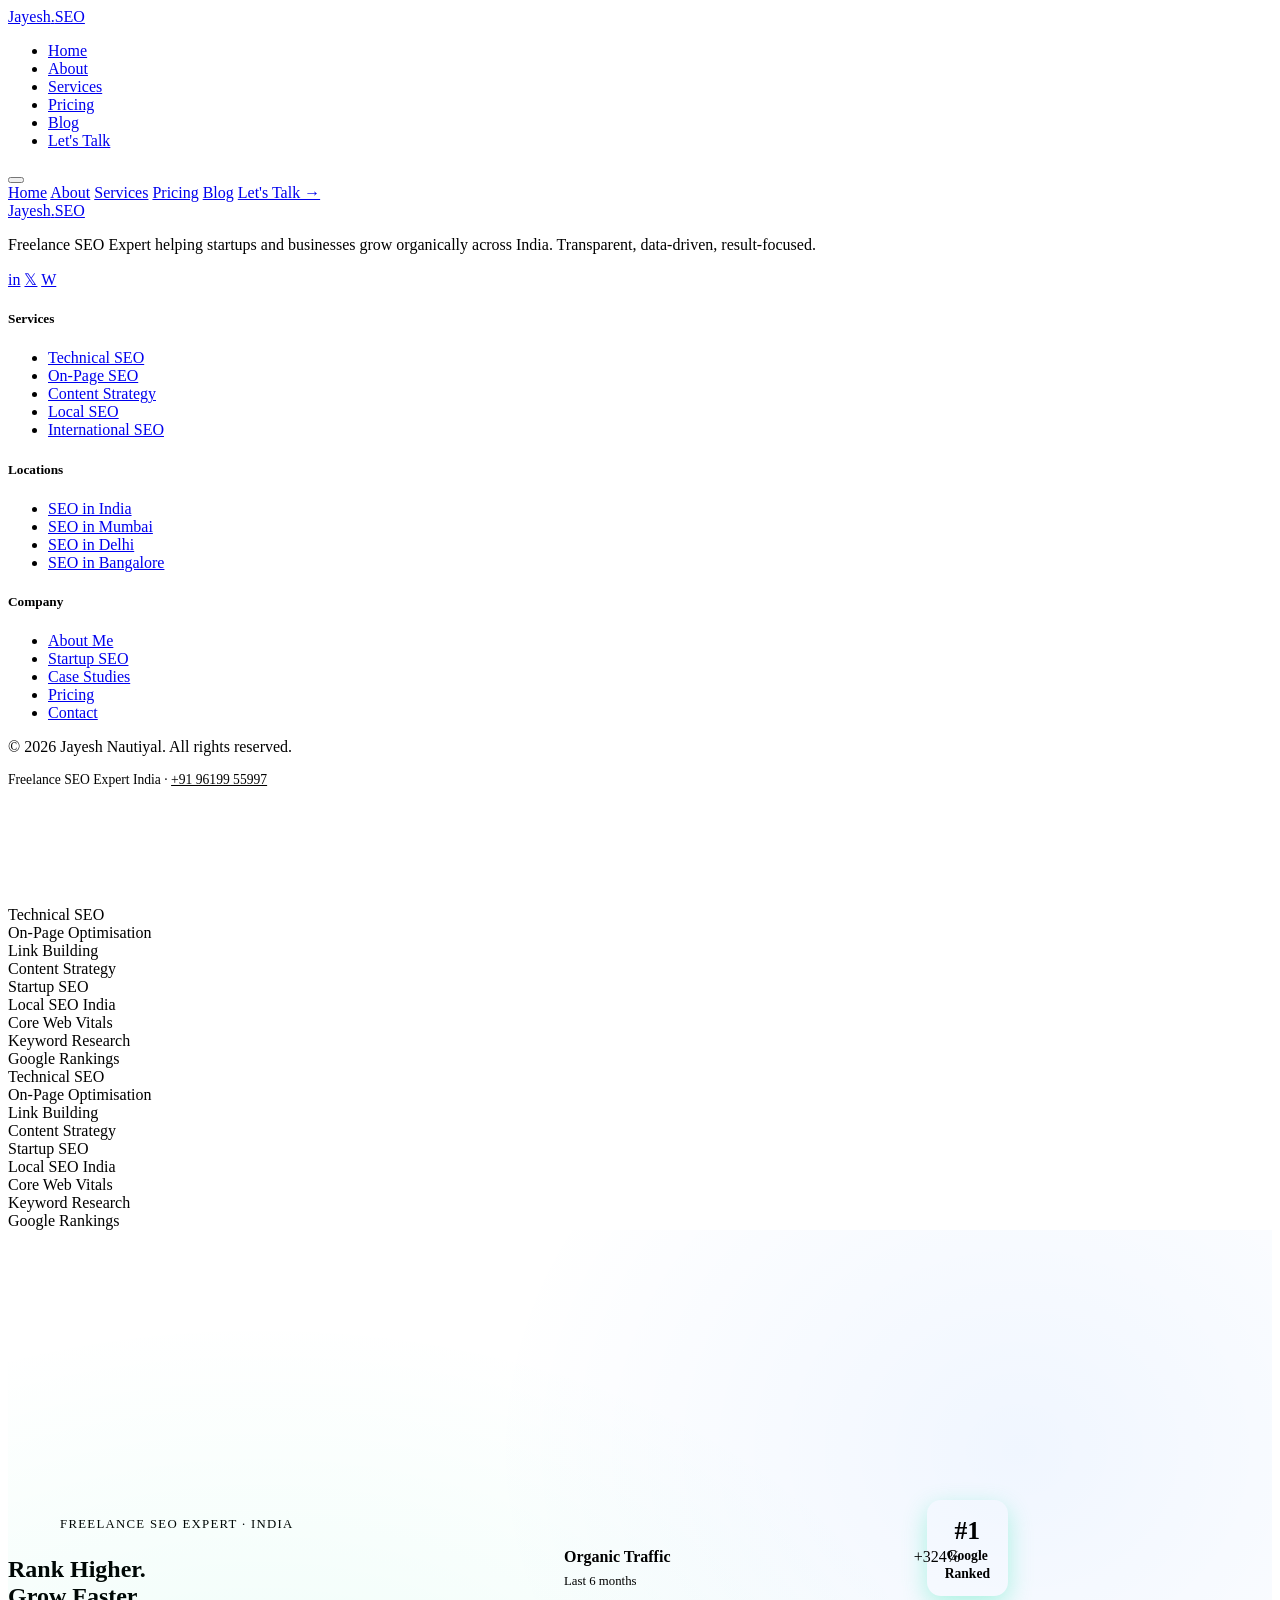
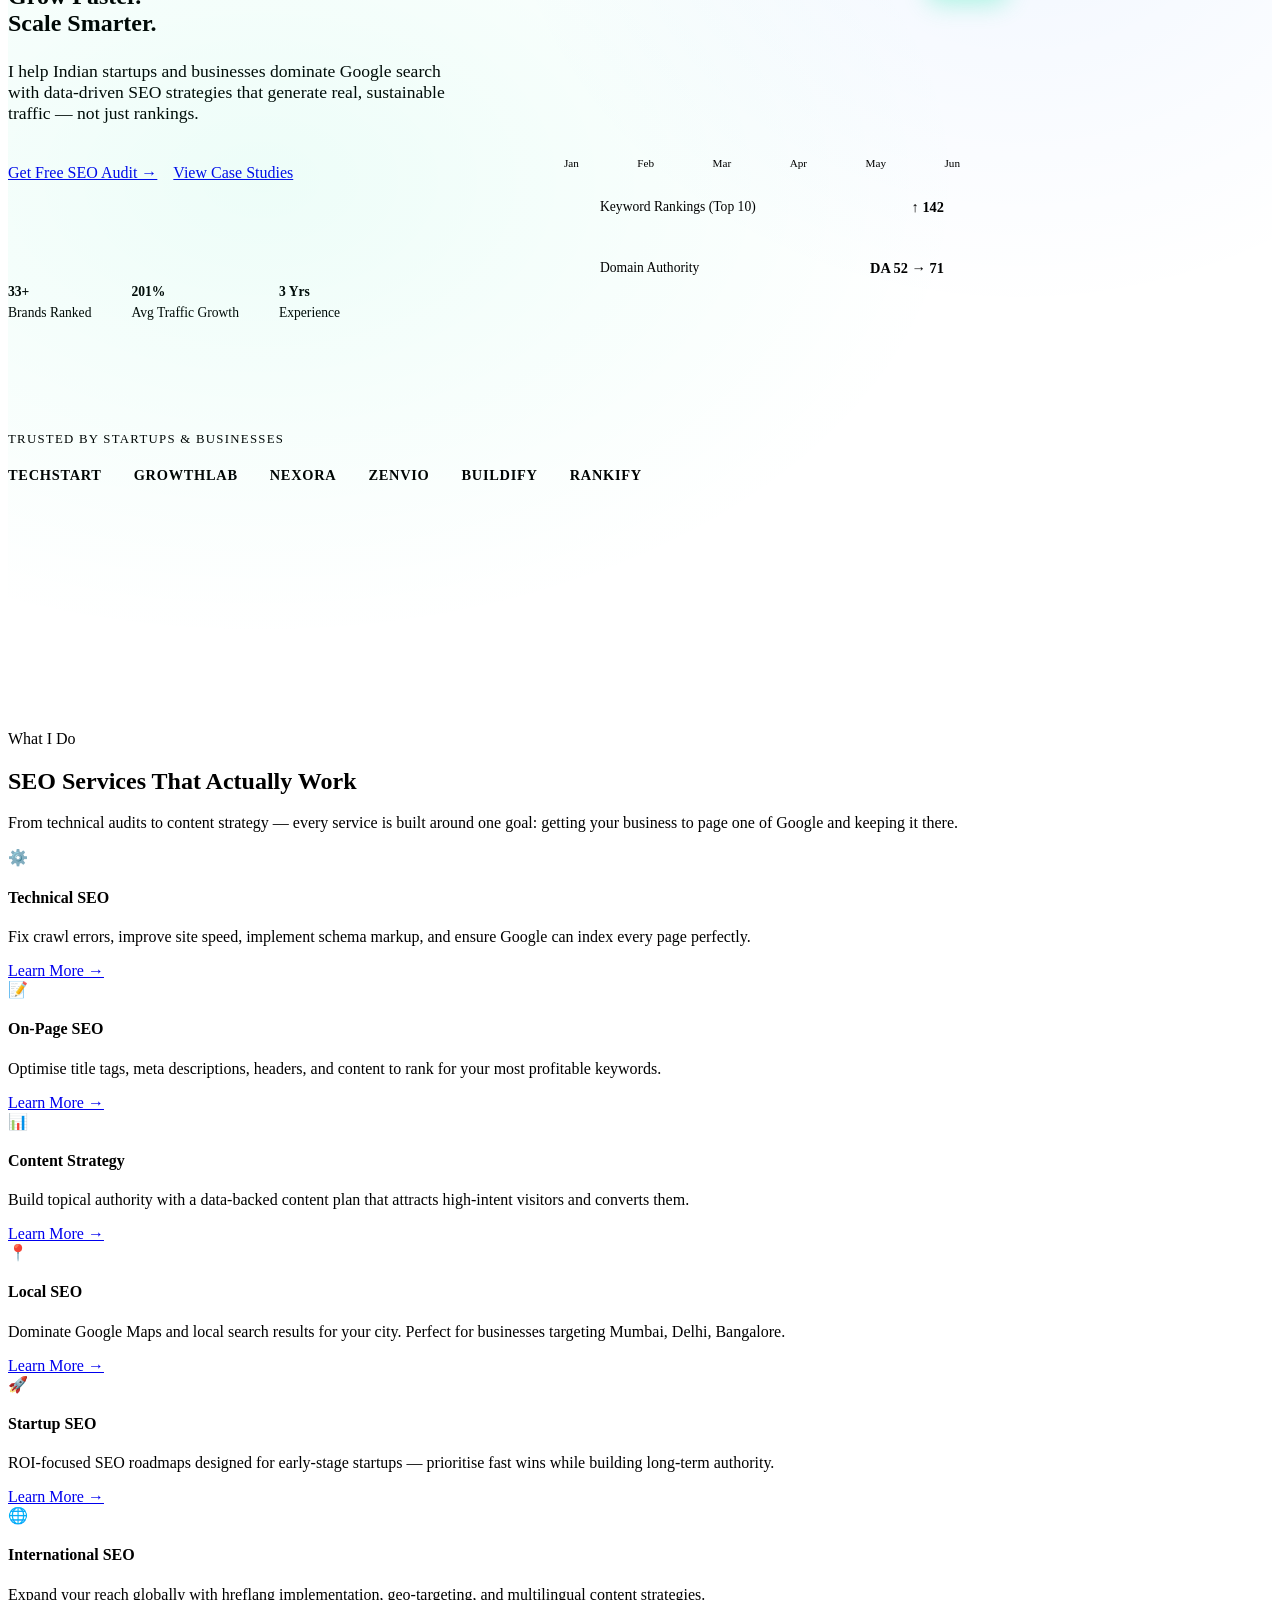
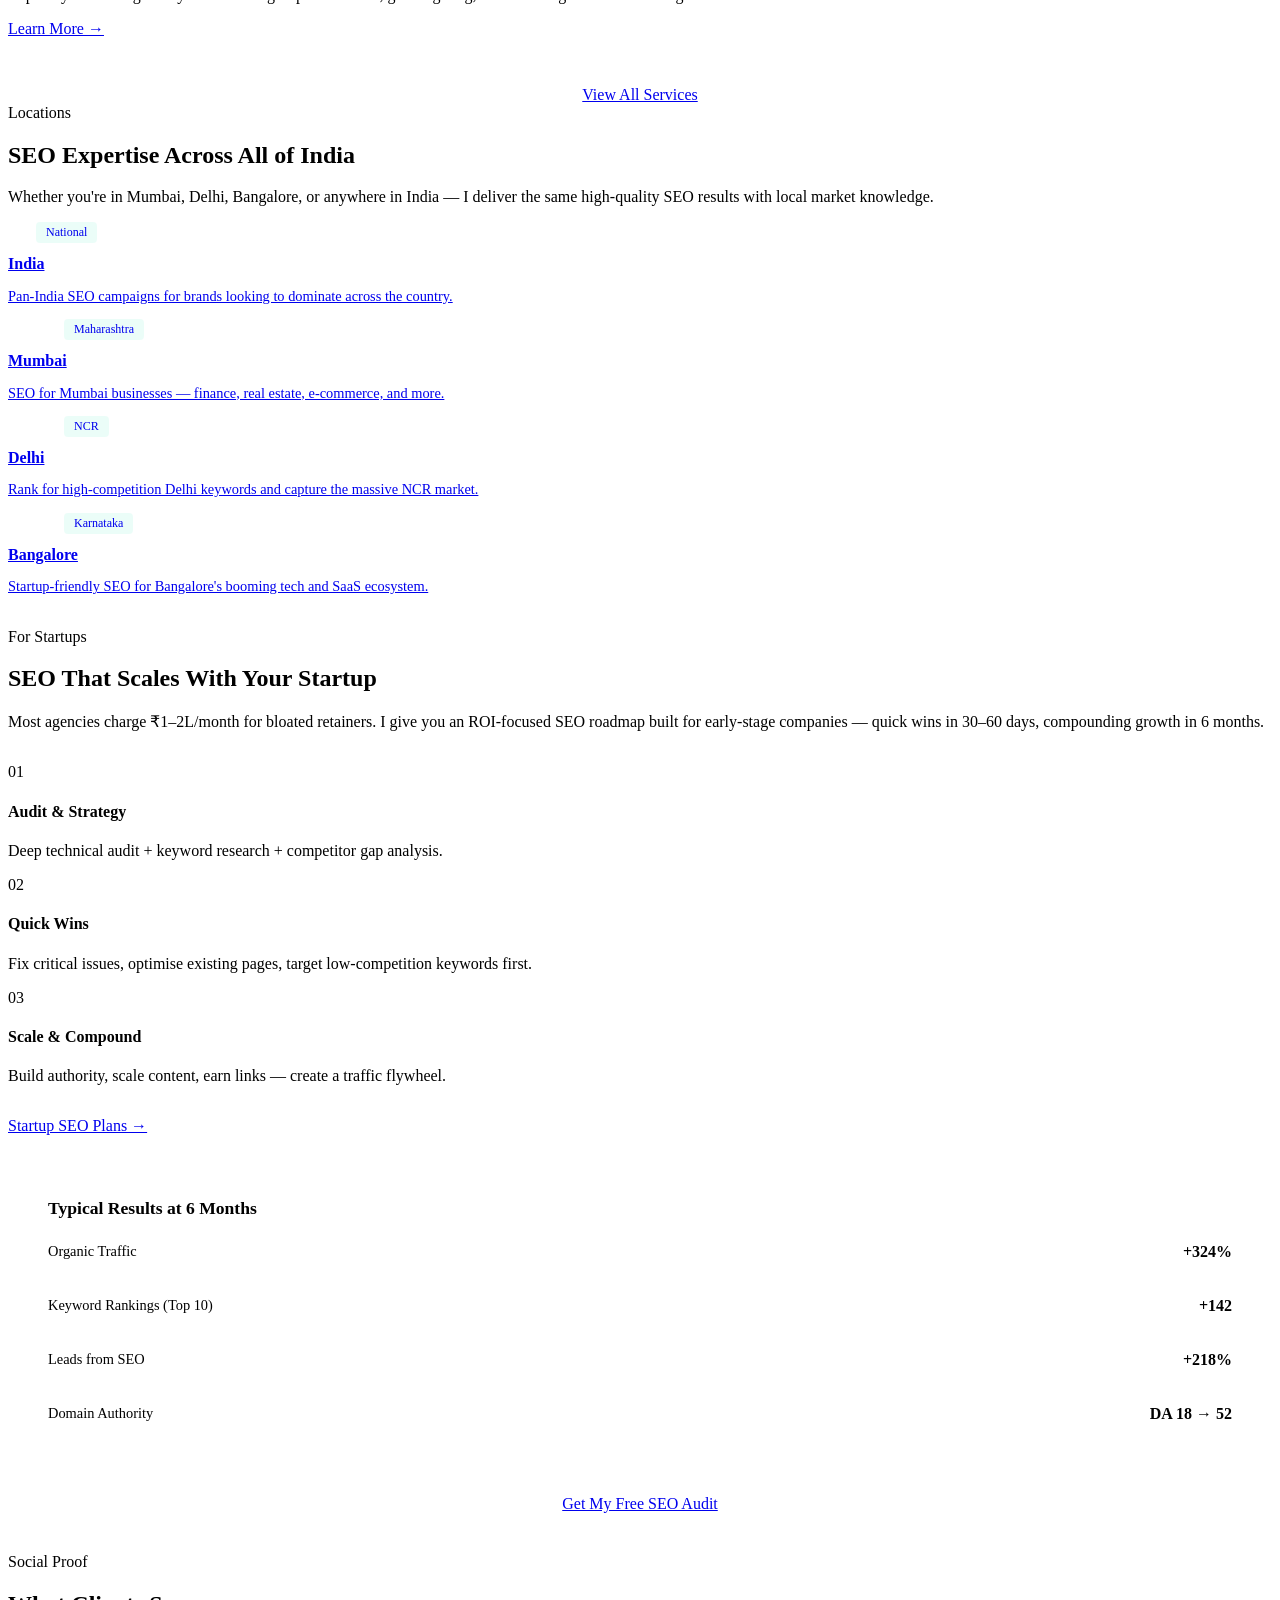
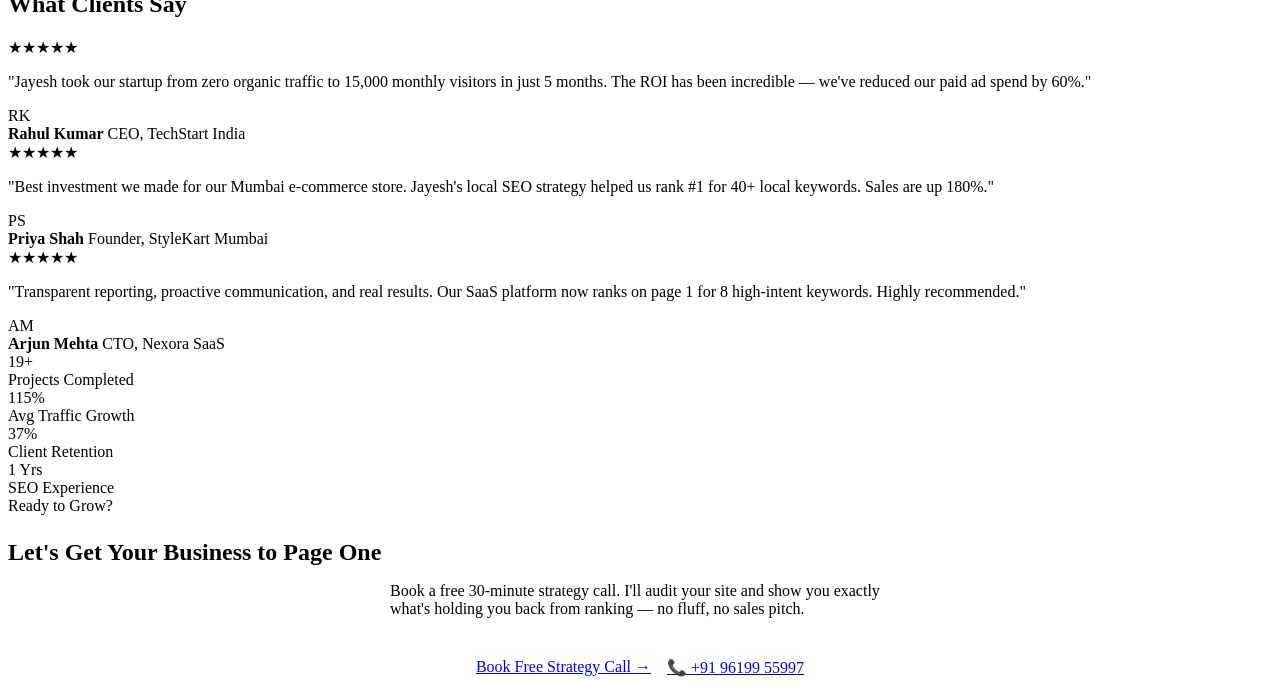
==== index.html @ 2b197820 "Add files via upload" ====
<!DOCTYPE html>
<html lang="en">
<head>
  <meta charset="UTF-8" />
  <meta name="viewport" content="width=device-width, initial-scale=1.0" />
  <title>Freelance SEO Expert in India | Jayesh Nautiyal</title>
  <meta name="description" content="Hire Jayesh Nautiyal – top freelance SEO expert in India. Specialising in startup SEO, technical SEO, and local SEO across Mumbai, Delhi, Bangalore." />
  <meta name="keywords" content="freelance seo expert india, seo freelancer mumbai, hire seo expert india, startup seo india" />
  <meta name="author" content="Jayesh Nautiyal" />
  <link rel="canonical" href="https://yourdomain.com/index.html" />
  <!-- Open Graph -->
  <meta property="og:title" content="Freelance SEO Expert in India | Jayesh Nautiyal" />
  <meta property="og:description" content="Data-driven SEO strategies for startups and businesses across India." />
  <meta property="og:type" content="website" />
  <link rel="preconnect" href="https://fonts.googleapis.com" />
  <link rel="preconnect" href="https://fonts.gstatic.com" crossorigin />
  <link href="https://fonts.googleapis.com/css2?family=Syne:wght@400;600;700;800&family=DM+Sans:ital,wght@0,300;0,400;0,500;0,600;1,400&family=JetBrains+Mono:wght@400;500&display=swap" rel="stylesheet" />
  <link rel="stylesheet" href="assets/css/style.css" />
  <style>
    /* ===== HERO ===== */
    .hero {
      min-height: 100vh;
      display: flex; align-items: center;
      position: relative; overflow: hidden;
      padding: 120px 0 80px;
    }
    .hero::before {
      content: '';
      position: absolute; inset: 0;
      background: radial-gradient(ellipse 80% 60% at 20% 50%, rgba(0,229,160,0.07) 0%, transparent 70%),
                  radial-gradient(ellipse 60% 60% at 80% 20%, rgba(0,102,255,0.06) 0%, transparent 70%);
    }
    .hero-grid {
      display: grid;
      grid-template-columns: 1fr 1fr;
      gap: 64px; align-items: center;
    }
    .hero-eyebrow {
      display: flex; align-items: center; gap: 12px;
      margin-bottom: 24px;
    }
    .hero-eyebrow .line { height: 1px; width: 40px; background: var(--accent); }
    .hero-eyebrow span {
      font-family: var(--font-mono);
      font-size: 0.8rem; color: var(--accent);
      letter-spacing: 0.1em; text-transform: uppercase;
    }
    .hero h1 { margin-bottom: 24px; }
    .hero h1 em { font-style: normal; color: var(--accent); }
    .hero-desc { font-size: 1.1rem; margin-bottom: 40px; max-width: 460px; }
    .hero-ctas { display: flex; gap: 16px; flex-wrap: wrap; margin-bottom: 56px; }
    .hero-stats {
      display: flex; gap: 40px;
      border-top: 1px solid var(--border);
      padding-top: 32px;
    }
    .hero-stat strong {
      display: block;
      font-family: var(--font-display);
      font-size: 1.8rem;
      font-weight: 800;
      color: var(--text);
    }
    .hero-stat span { font-size: 0.85rem; color: var(--text2); }

    /* Hero visual */
    .hero-visual {
      position: relative;
    }
    .hero-card-main {
      background: var(--card);
      border: 1px solid var(--border);
      border-radius: 20px;
      padding: 32px;
      position: relative;
      overflow: hidden;
    }
    .hero-card-main::before {
      content: '';
      position: absolute; top: 0; left: 0; right: 0; height: 3px;
      background: linear-gradient(90deg, var(--accent), var(--accent2));
    }
    .chart-bars {
      display: flex; align-items: flex-end; gap: 8px;
      height: 120px; margin: 24px 0;
    }
    .bar {
      flex: 1; border-radius: 6px 6px 0 0;
      background: var(--bg3);
      position: relative; overflow: hidden;
      animation: growBar 1.5s ease forwards;
    }
    .bar::after {
      content: ''; position: absolute; inset: 0;
      background: linear-gradient(180deg, var(--accent), rgba(0,229,160,0.3));
      transform: scaleY(0); transform-origin: bottom;
      animation: fillBar 1.5s ease forwards;
    }
    .bar:nth-child(1)::after { animation-delay: 0.1s; }
    .bar:nth-child(2)::after { animation-delay: 0.2s; }
    .bar:nth-child(3)::after { animation-delay: 0.3s; }
    .bar:nth-child(4)::after { animation-delay: 0.4s; }
    .bar:nth-child(5)::after { animation-delay: 0.5s; }
    .bar:nth-child(6)::after { animation-delay: 0.6s; }
    @keyframes fillBar { to { transform: scaleY(1); } }
    .b1{height:40%} .b2{height:55%} .b3{height:45%} .b4{height:70%} .b5{height:85%} .b6{height:100%}
    .chart-label {
      display: flex; justify-content: space-between;
      font-family: var(--font-mono); font-size: 0.7rem; color: var(--text3);
    }
    .hero-metric {
      display: flex; align-items: center; gap: 12px;
      background: var(--bg3);
      border-radius: 10px; padding: 14px 16px;
      margin-top: 16px;
    }
    .metric-dot { width: 8px; height: 8px; border-radius: 50%; background: var(--accent); }
    .metric-label { font-size: 0.85rem; color: var(--text2); flex: 1; }
    .metric-val { font-family: var(--font-mono); font-size: 0.9rem; color: var(--accent); font-weight: 600; }

    .hero-badge-float {
      position: absolute;
      top: -16px; right: -16px;
      background: var(--accent);
      color: #000;
      border-radius: 14px;
      padding: 14px 18px;
      font-family: var(--font-display);
      font-weight: 800;
      font-size: 0.85rem;
      line-height: 1.3;
      text-align: center;
      box-shadow: 0 8px 24px rgba(0,229,160,0.3);
    }
    .hero-badge-float strong { display: block; font-size: 1.6rem; }

    /* Clients logos */
    .clients-row {
      display: flex; align-items: center; gap: 32px;
      flex-wrap: wrap; margin-top: 16px;
    }
    .client-logo {
      font-family: var(--font-display);
      font-size: 0.9rem;
      font-weight: 700;
      color: var(--text3);
      letter-spacing: 0.05em;
      text-transform: uppercase;
      transition: color var(--transition);
    }
    .client-logo:hover { color: var(--text2); }

    /* Services grid */
    .service-icon { font-size: 2rem; margin-bottom: 16px; }

    /* Location cards */
    .location-card {
      background: var(--card);
      border: 1px solid var(--border);
      border-radius: var(--radius-lg);
      padding: 28px;
      transition: all var(--transition);
      position: relative; overflow: hidden;
    }
    .location-card::after {
      content: '→';
      position: absolute; bottom: 24px; right: 24px;
      color: var(--accent);
      font-size: 1.2rem;
      opacity: 0;
      transition: all var(--transition);
    }
    .location-card:hover::after { opacity: 1; }
    .location-card:hover { border-color: rgba(0,229,160,0.2); transform: translateY(-4px); }
    .location-card h4 { margin: 12px 0 8px; }
    .location-tag {
      font-family: var(--font-mono);
      font-size: 0.75rem;
      color: var(--accent);
      background: rgba(0,229,160,0.08);
      padding: 3px 10px;
      border-radius: 4px;
      display: inline-block;
    }

    @media (max-width: 768px) {
      .hero-grid { grid-template-columns: 1fr; gap: 48px; }
      .hero-visual { display: none; }
      .hero-stats { gap: 24px; }
    }
  </style>
</head>
<body>
<script src="assets/js/layout.js"></script>

<!-- MARQUEE -->
<div class="marquee-section" style="margin-top:72px;">
  <div class="marquee-track">
    <div class="marquee-item">Technical SEO</div>
    <div class="marquee-item">On-Page Optimisation</div>
    <div class="marquee-item">Link Building</div>
    <div class="marquee-item">Content Strategy</div>
    <div class="marquee-item">Startup SEO</div>
    <div class="marquee-item">Local SEO India</div>
    <div class="marquee-item">Core Web Vitals</div>
    <div class="marquee-item">Keyword Research</div>
    <div class="marquee-item">Google Rankings</div>
    <div class="marquee-item">Technical SEO</div>
    <div class="marquee-item">On-Page Optimisation</div>
    <div class="marquee-item">Link Building</div>
    <div class="marquee-item">Content Strategy</div>
    <div class="marquee-item">Startup SEO</div>
    <div class="marquee-item">Local SEO India</div>
    <div class="marquee-item">Core Web Vitals</div>
    <div class="marquee-item">Keyword Research</div>
    <div class="marquee-item">Google Rankings</div>
  </div>
</div>

<!-- HERO -->
<section class="hero">
  <div class="container">
    <div class="hero-grid">
      <div class="hero-content">
        <div class="hero-eyebrow">
          <div class="line"></div>
          <span>Freelance SEO Expert · India</span>
        </div>
        <h1>Rank Higher.<br>Grow <em>Faster.</em><br>Scale Smarter.</h1>
        <p class="hero-desc">I help Indian startups and businesses dominate Google search with data-driven SEO strategies that generate real, sustainable traffic — not just rankings.</p>
        <div class="hero-ctas">
          <a href="contact.html" class="btn btn-primary">Get Free SEO Audit →</a>
          <a href="startups/case-studies.html" class="btn btn-outline">View Case Studies</a>
        </div>
        <div class="hero-stats">
          <div class="hero-stat">
            <strong><span data-count="50" data-suffix="+">0+</span></strong>
            <span>Brands Ranked</span>
          </div>
          <div class="hero-stat">
            <strong><span data-count="300" data-suffix="%">0%</span></strong>
            <span>Avg Traffic Growth</span>
          </div>
          <div class="hero-stat">
            <strong><span data-count="5" data-suffix=" Yrs">0</span></strong>
            <span>Experience</span>
          </div>
        </div>
      </div>
      <div class="hero-visual fade-up">
        <div class="hero-badge-float">
          <strong>#1</strong>Google<br>Ranked
        </div>
        <div class="hero-card-main">
          <div style="display:flex;align-items:center;justify-content:space-between;margin-bottom:8px;">
            <span style="font-family:var(--font-display);font-weight:700;">Organic Traffic</span>
            <span class="tag">+324%</span>
          </div>
          <div style="font-size:0.8rem;color:var(--text3);font-family:var(--font-mono);">Last 6 months</div>
          <div class="chart-bars">
            <div class="bar b1"></div>
            <div class="bar b2"></div>
            <div class="bar b3"></div>
            <div class="bar b4"></div>
            <div class="bar b5"></div>
            <div class="bar b6"></div>
          </div>
          <div class="chart-label">
            <span>Jan</span><span>Feb</span><span>Mar</span><span>Apr</span><span>May</span><span>Jun</span>
          </div>
          <div class="hero-metric">
            <div class="metric-dot"></div>
            <span class="metric-label">Keyword Rankings (Top 10)</span>
            <span class="metric-val">↑ 142</span>
          </div>
          <div class="hero-metric">
            <div class="metric-dot" style="background:var(--accent2)"></div>
            <span class="metric-label">Domain Authority</span>
            <span class="metric-val" style="color:var(--accent2)">DA 52 → 71</span>
          </div>
        </div>
      </div>
    </div>

    <!-- Clients -->
    <div style="margin-top:64px;padding-top:32px;border-top:1px solid var(--border);">
      <p style="font-size:0.8rem;color:var(--text3);letter-spacing:0.1em;text-transform:uppercase;margin-bottom:20px;font-family:var(--font-mono);">Trusted by startups & businesses</p>
      <div class="clients-row">
        <div class="client-logo">TechStart</div>
        <div class="client-logo">GrowthLab</div>
        <div class="client-logo">Nexora</div>
        <div class="client-logo">Zenvio</div>
        <div class="client-logo">Buildify</div>
        <div class="client-logo">Rankify</div>
      </div>
    </div>
  </div>
</section>

<!-- SERVICES OVERVIEW -->
<section class="section" style="background:var(--bg2);">
  <div class="container">
    <div class="section-header fade-up">
      <div class="badge">What I Do</div>
      <h2>SEO Services That <span class="highlight">Actually Work</span></h2>
      <p>From technical audits to content strategy — every service is built around one goal: getting your business to page one of Google and keeping it there.</p>
    </div>
    <div class="grid-3">
      <div class="card fade-up">
        <div class="icon-box">⚙️</div>
        <h4>Technical SEO</h4>
        <p>Fix crawl errors, improve site speed, implement schema markup, and ensure Google can index every page perfectly.</p>
        <a href="services.html#technical" class="btn btn-ghost">Learn More →</a>
      </div>
      <div class="card fade-up">
        <div class="icon-box">📝</div>
        <h4>On-Page SEO</h4>
        <p>Optimise title tags, meta descriptions, headers, and content to rank for your most profitable keywords.</p>
        <a href="services.html#onpage" class="btn btn-ghost">Learn More →</a>
      </div>
      <div class="card fade-up">
        <div class="icon-box">📊</div>
        <h4>Content Strategy</h4>
        <p>Build topical authority with a data-backed content plan that attracts high-intent visitors and converts them.</p>
        <a href="services.html#content" class="btn btn-ghost">Learn More →</a>
      </div>
      <div class="card fade-up">
        <div class="icon-box">📍</div>
        <h4>Local SEO</h4>
        <p>Dominate Google Maps and local search results for your city. Perfect for businesses targeting Mumbai, Delhi, Bangalore.</p>
        <a href="services.html#local" class="btn btn-ghost">Learn More →</a>
      </div>
      <div class="card fade-up">
        <div class="icon-box">🚀</div>
        <h4>Startup SEO</h4>
        <p>ROI-focused SEO roadmaps designed for early-stage startups — prioritise fast wins while building long-term authority.</p>
        <a href="startups/startup-seo.html" class="btn btn-ghost">Learn More →</a>
      </div>
      <div class="card fade-up">
        <div class="icon-box">🌐</div>
        <h4>International SEO</h4>
        <p>Expand your reach globally with hreflang implementation, geo-targeting, and multilingual content strategies.</p>
        <a href="services.html#international" class="btn btn-ghost">Learn More →</a>
      </div>
    </div>
    <div style="text-align:center;margin-top:48px;">
      <a href="services.html" class="btn btn-outline">View All Services</a>
    </div>
  </div>
</section>

<!-- LOCATIONS -->
<section class="section">
  <div class="container">
    <div class="section-header fade-up">
      <div class="badge">Locations</div>
      <h2>SEO Expertise Across <span class="highlight">All of India</span></h2>
      <p>Whether you're in Mumbai, Delhi, Bangalore, or anywhere in India — I deliver the same high-quality SEO results with local market knowledge.</p>
    </div>
    <div class="grid-4">
      <a href="locations/india.html" class="location-card fade-up">
        <div class="location-tag">National</div>
        <h4>India</h4>
        <p style="font-size:0.9rem;">Pan-India SEO campaigns for brands looking to dominate across the country.</p>
      </a>
      <a href="locations/mumbai.html" class="location-card fade-up">
        <div class="location-tag">Maharashtra</div>
        <h4>Mumbai</h4>
        <p style="font-size:0.9rem;">SEO for Mumbai businesses — finance, real estate, e-commerce, and more.</p>
      </a>
      <a href="locations/delhi.html" class="location-card fade-up">
        <div class="location-tag">NCR</div>
        <h4>Delhi</h4>
        <p style="font-size:0.9rem;">Rank for high-competition Delhi keywords and capture the massive NCR market.</p>
      </a>
      <a href="locations/bangalore.html" class="location-card fade-up">
        <div class="location-tag">Karnataka</div>
        <h4>Bangalore</h4>
        <p style="font-size:0.9rem;">Startup-friendly SEO for Bangalore's booming tech and SaaS ecosystem.</p>
      </a>
    </div>
  </div>
</section>

<!-- STARTUP PITCH -->
<section class="section" style="background:var(--bg2);">
  <div class="container">
    <div class="grid-2" style="align-items:center;gap:80px;">
      <div class="fade-up">
        <div class="badge">For Startups</div>
        <h2>SEO That Scales With Your <span class="highlight">Startup</span></h2>
        <p style="margin:20px 0;">Most agencies charge ₹1–2L/month for bloated retainers. I give you an ROI-focused SEO roadmap built for early-stage companies — quick wins in 30–60 days, compounding growth in 6 months.</p>
        <div class="steps" style="margin:32px 0;">
          <div class="step">
            <div class="step-num">01</div>
            <div class="step-content">
              <h4>Audit & Strategy</h4>
              <p>Deep technical audit + keyword research + competitor gap analysis.</p>
            </div>
          </div>
          <div class="step">
            <div class="step-num">02</div>
            <div class="step-content">
              <h4>Quick Wins</h4>
              <p>Fix critical issues, optimise existing pages, target low-competition keywords first.</p>
            </div>
          </div>
          <div class="step">
            <div class="step-num">03</div>
            <div class="step-content">
              <h4>Scale & Compound</h4>
              <p>Build authority, scale content, earn links — create a traffic flywheel.</p>
            </div>
          </div>
        </div>
        <a href="startups/startup-seo.html" class="btn btn-primary">Startup SEO Plans →</a>
      </div>
      <div class="fade-up">
        <div class="card" style="padding:40px;">
          <h4 style="margin-bottom:24px;font-size:1.1rem;color:var(--text2);">Typical Results at 6 Months</h4>
          <div style="display:flex;flex-direction:column;gap:20px;">
            <div>
              <div style="display:flex;justify-content:space-between;margin-bottom:8px;">
                <span style="font-size:0.9rem;">Organic Traffic</span>
                <span style="color:var(--accent);font-weight:700;">+324%</span>
              </div>
              <div style="height:8px;background:var(--bg3);border-radius:4px;overflow:hidden;">
                <div style="height:100%;width:82%;background:linear-gradient(90deg,var(--accent),var(--accent2));border-radius:4px;animation:fillW 1.5s ease forwards;"></div>
              </div>
            </div>
            <div>
              <div style="display:flex;justify-content:space-between;margin-bottom:8px;">
                <span style="font-size:0.9rem;">Keyword Rankings (Top 10)</span>
                <span style="color:var(--accent2);font-weight:700;">+142</span>
              </div>
              <div style="height:8px;background:var(--bg3);border-radius:4px;overflow:hidden;">
                <div style="height:100%;width:65%;background:linear-gradient(90deg,var(--accent2),#6644ff);border-radius:4px;animation:fillW 1.5s 0.2s ease forwards;"></div>
              </div>
            </div>
            <div>
              <div style="display:flex;justify-content:space-between;margin-bottom:8px;">
                <span style="font-size:0.9rem;">Leads from SEO</span>
                <span style="color:var(--accent3);font-weight:700;">+218%</span>
              </div>
              <div style="height:8px;background:var(--bg3);border-radius:4px;overflow:hidden;">
                <div style="height:100%;width:74%;background:linear-gradient(90deg,var(--accent3),#ff4444);border-radius:4px;animation:fillW 1.5s 0.4s ease forwards;"></div>
              </div>
            </div>
            <div>
              <div style="display:flex;justify-content:space-between;margin-bottom:8px;">
                <span style="font-size:0.9rem;">Domain Authority</span>
                <span style="color:var(--text);font-weight:700;">DA 18 → 52</span>
              </div>
              <div style="height:8px;background:var(--bg3);border-radius:4px;overflow:hidden;">
                <div style="height:100%;width:52%;background:var(--text3);border-radius:4px;animation:fillW 1.5s 0.6s ease forwards;"></div>
              </div>
            </div>
          </div>
          <style>@keyframes fillW{from{width:0}}</style>
          <div style="margin-top:32px;padding-top:24px;border-top:1px solid var(--border);text-align:center;">
            <a href="contact.html" class="btn btn-primary" style="width:100%;justify-content:center;">Get My Free SEO Audit</a>
          </div>
        </div>
      </div>
    </div>
  </div>
</section>

<!-- TESTIMONIALS -->
<section class="section">
  <div class="container">
    <div class="section-header fade-up">
      <div class="badge">Social Proof</div>
      <h2>What Clients <span class="highlight">Say</span></h2>
    </div>
    <div class="grid-3">
      <div class="testimonial-card fade-up">
        <div class="stars">★★★★★</div>
        <p class="testimonial-text">"Jayesh took our startup from zero organic traffic to 15,000 monthly visitors in just 5 months. The ROI has been incredible — we've reduced our paid ad spend by 60%."</p>
        <div class="testimonial-author">
          <div class="author-avatar">RK</div>
          <div class="author-info">
            <strong>Rahul Kumar</strong>
            <span>CEO, TechStart India</span>
          </div>
        </div>
      </div>
      <div class="testimonial-card fade-up">
        <div class="stars">★★★★★</div>
        <p class="testimonial-text">"Best investment we made for our Mumbai e-commerce store. Jayesh's local SEO strategy helped us rank #1 for 40+ local keywords. Sales are up 180%."</p>
        <div class="testimonial-author">
          <div class="author-avatar">PS</div>
          <div class="author-info">
            <strong>Priya Shah</strong>
            <span>Founder, StyleKart Mumbai</span>
          </div>
        </div>
      </div>
      <div class="testimonial-card fade-up">
        <div class="stars">★★★★★</div>
        <p class="testimonial-text">"Transparent reporting, proactive communication, and real results. Our SaaS platform now ranks on page 1 for 8 high-intent keywords. Highly recommended."</p>
        <div class="testimonial-author">
          <div class="author-avatar">AM</div>
          <div class="author-info">
            <strong>Arjun Mehta</strong>
            <span>CTO, Nexora SaaS</span>
          </div>
        </div>
      </div>
    </div>
  </div>
</section>

<!-- STATS -->
<section class="section-sm" style="background:var(--bg2);">
  <div class="container">
    <div class="grid-4">
      <div class="stat-box fade-up">
        <div class="stat-number" data-count="50" data-suffix="+">0+</div>
        <div class="stat-label">Projects Completed</div>
      </div>
      <div class="stat-box fade-up">
        <div class="stat-number" data-count="300" data-suffix="%">0%</div>
        <div class="stat-label">Avg Traffic Growth</div>
      </div>
      <div class="stat-box fade-up">
        <div class="stat-number" data-count="98" data-suffix="%">0%</div>
        <div class="stat-label">Client Retention</div>
      </div>
      <div class="stat-box fade-up">
        <div class="stat-number" data-count="5" data-suffix=" Yrs">0</div>
        <div class="stat-label">SEO Experience</div>
      </div>
    </div>
  </div>
</section>

<!-- CTA -->
<section class="section">
  <div class="container">
    <div class="cta-section fade-up">
      <div class="badge" style="margin:0 auto 24px;">Ready to Grow?</div>
      <h2 style="margin-bottom:16px;">Let's Get Your Business to <span class="highlight">Page One</span></h2>
      <p style="max-width:500px;margin:0 auto 40px;">Book a free 30-minute strategy call. I'll audit your site and show you exactly what's holding you back from ranking — no fluff, no sales pitch.</p>
      <div style="display:flex;gap:16px;justify-content:center;flex-wrap:wrap;">
        <a href="contact.html" class="btn btn-primary">Book Free Strategy Call →</a>
        <a href="tel:+919619955997" class="btn btn-outline">📞 +91 96199 55997</a>
      </div>
    </div>
  </div>
</section>

<script src="assets/js/main.js"></script>
</body>
</html>
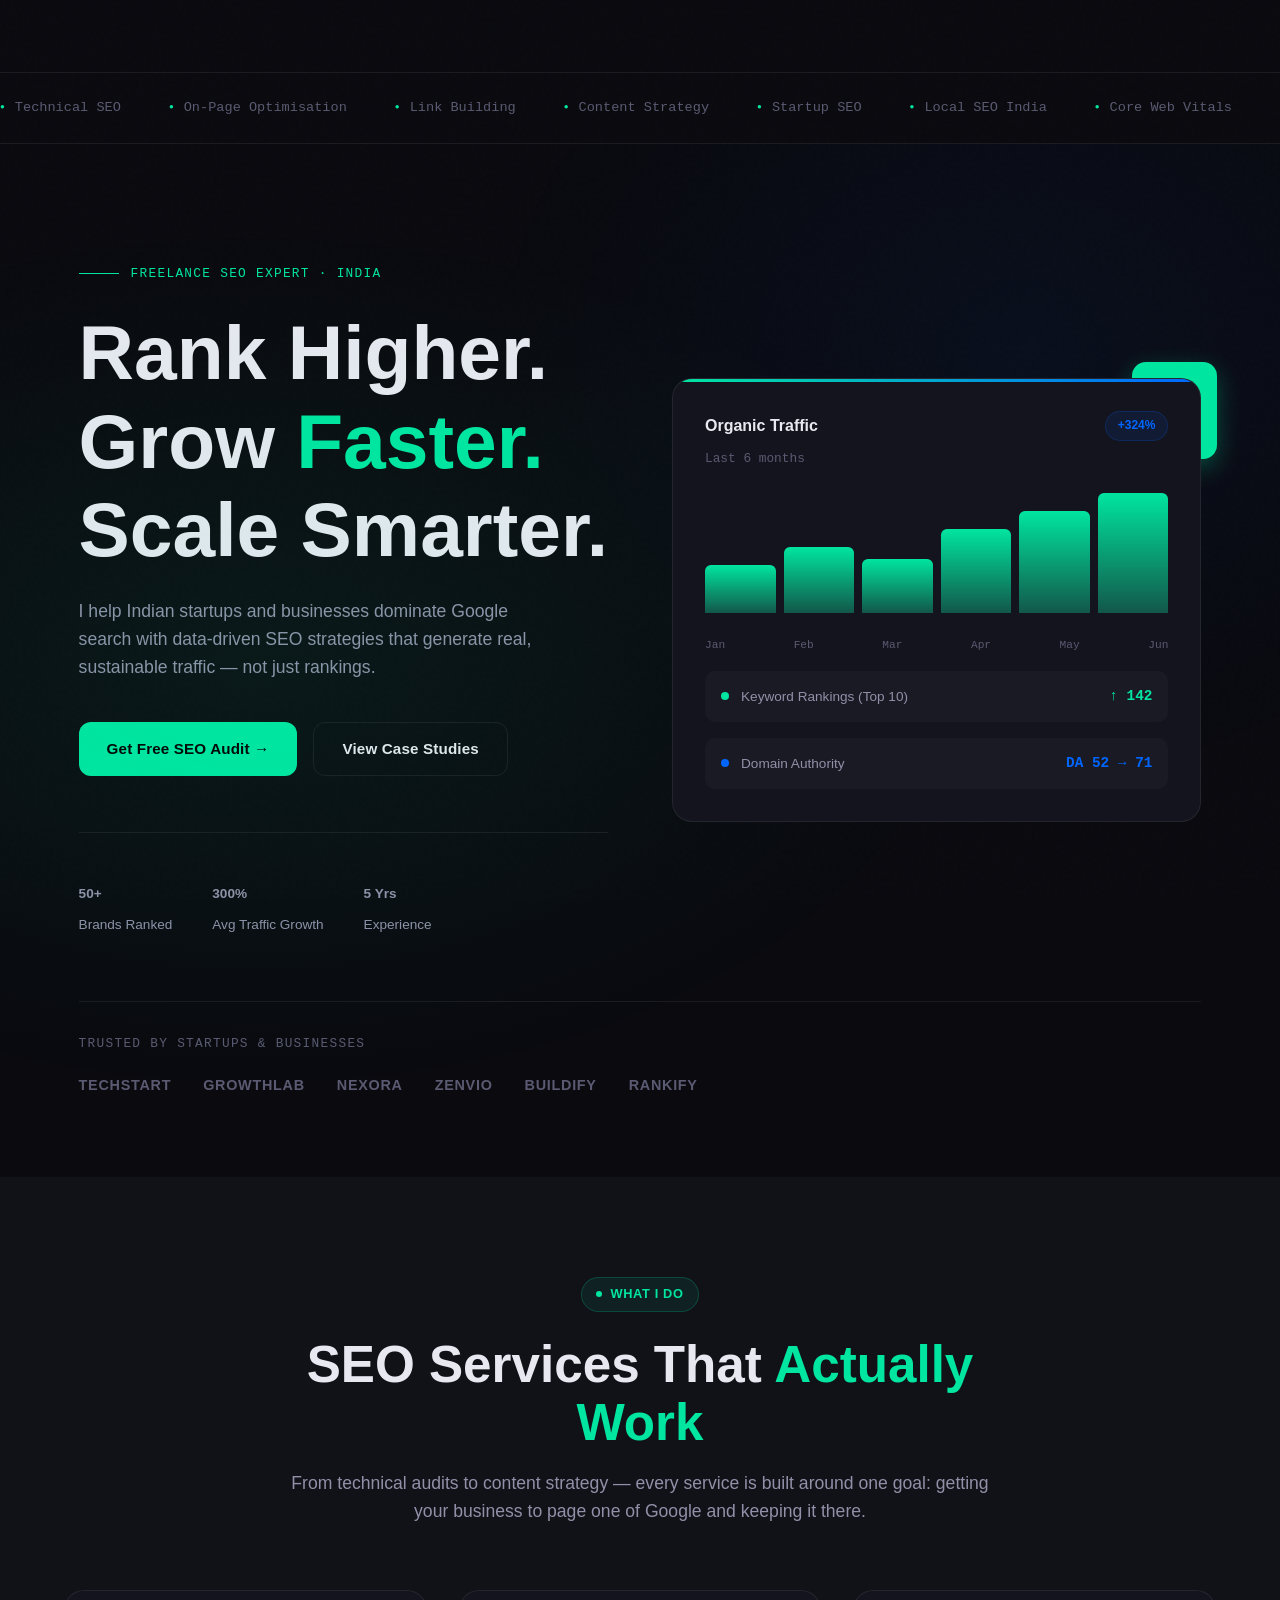
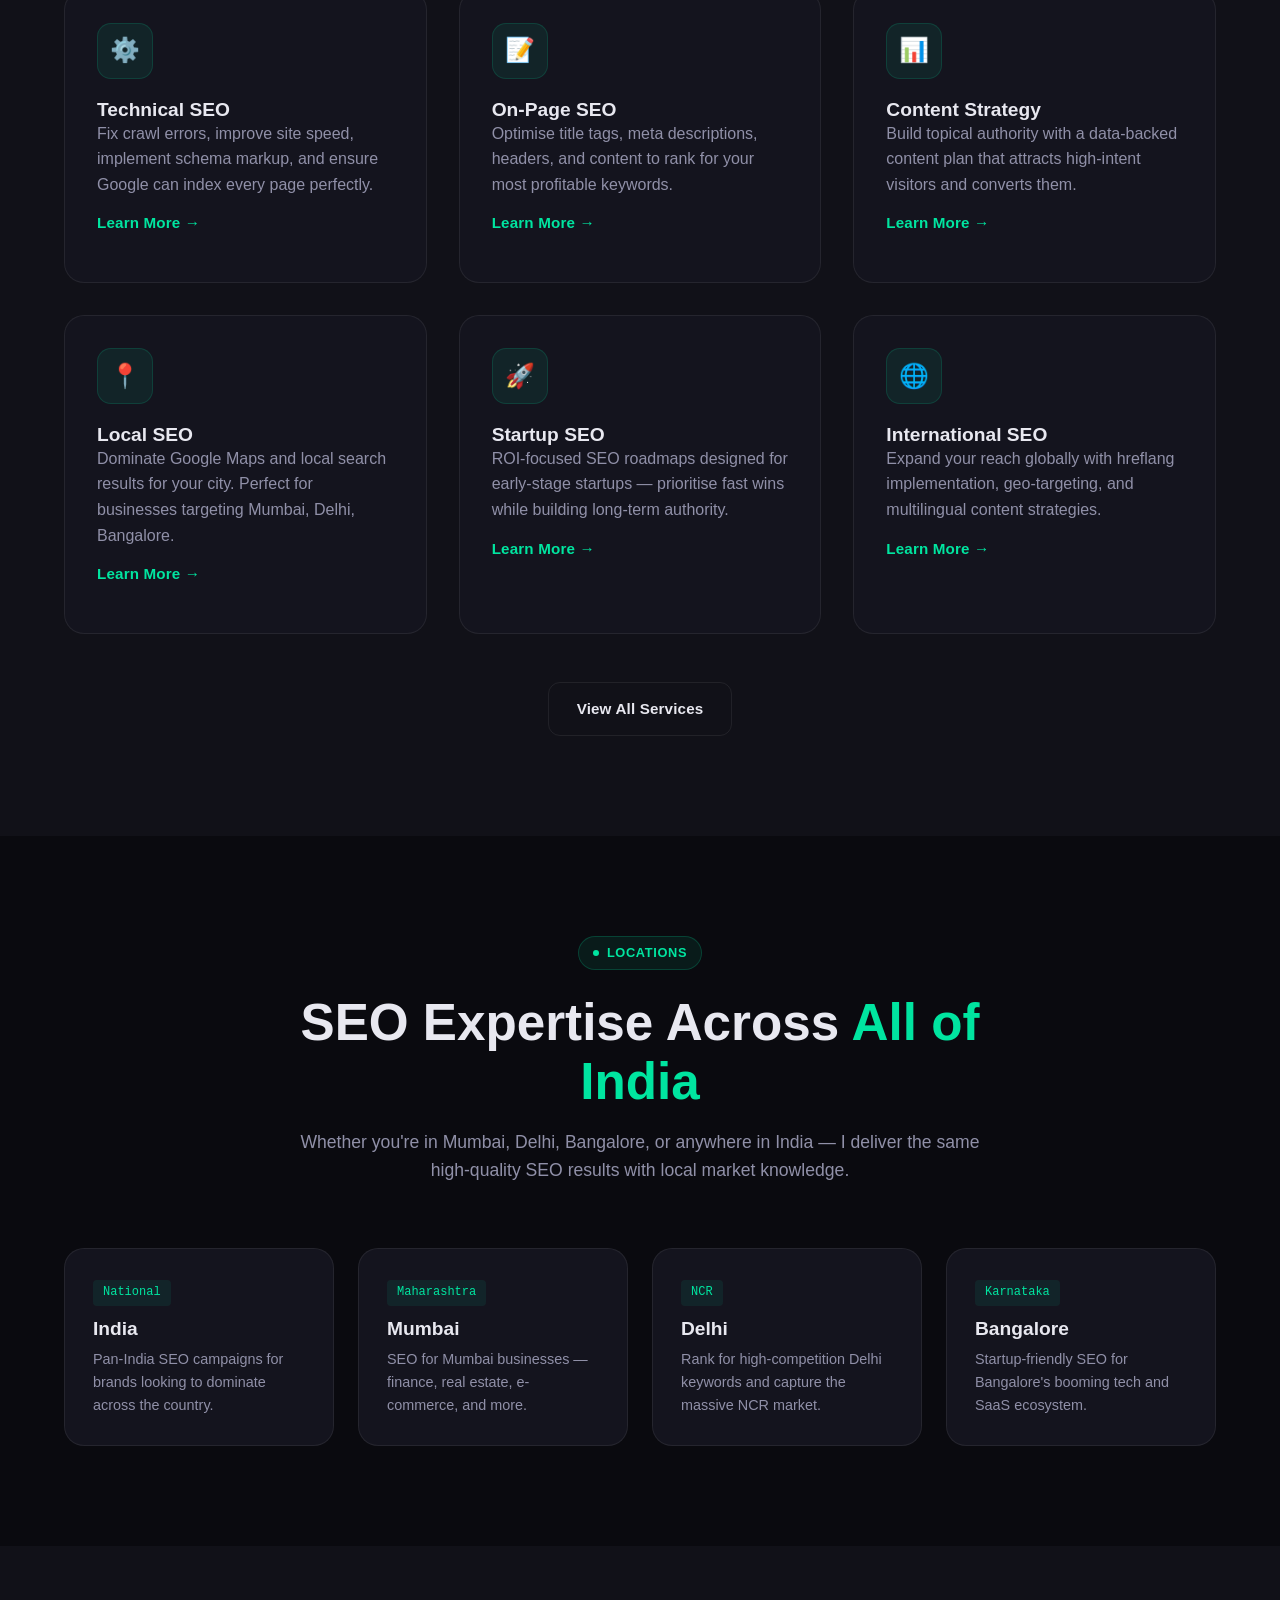
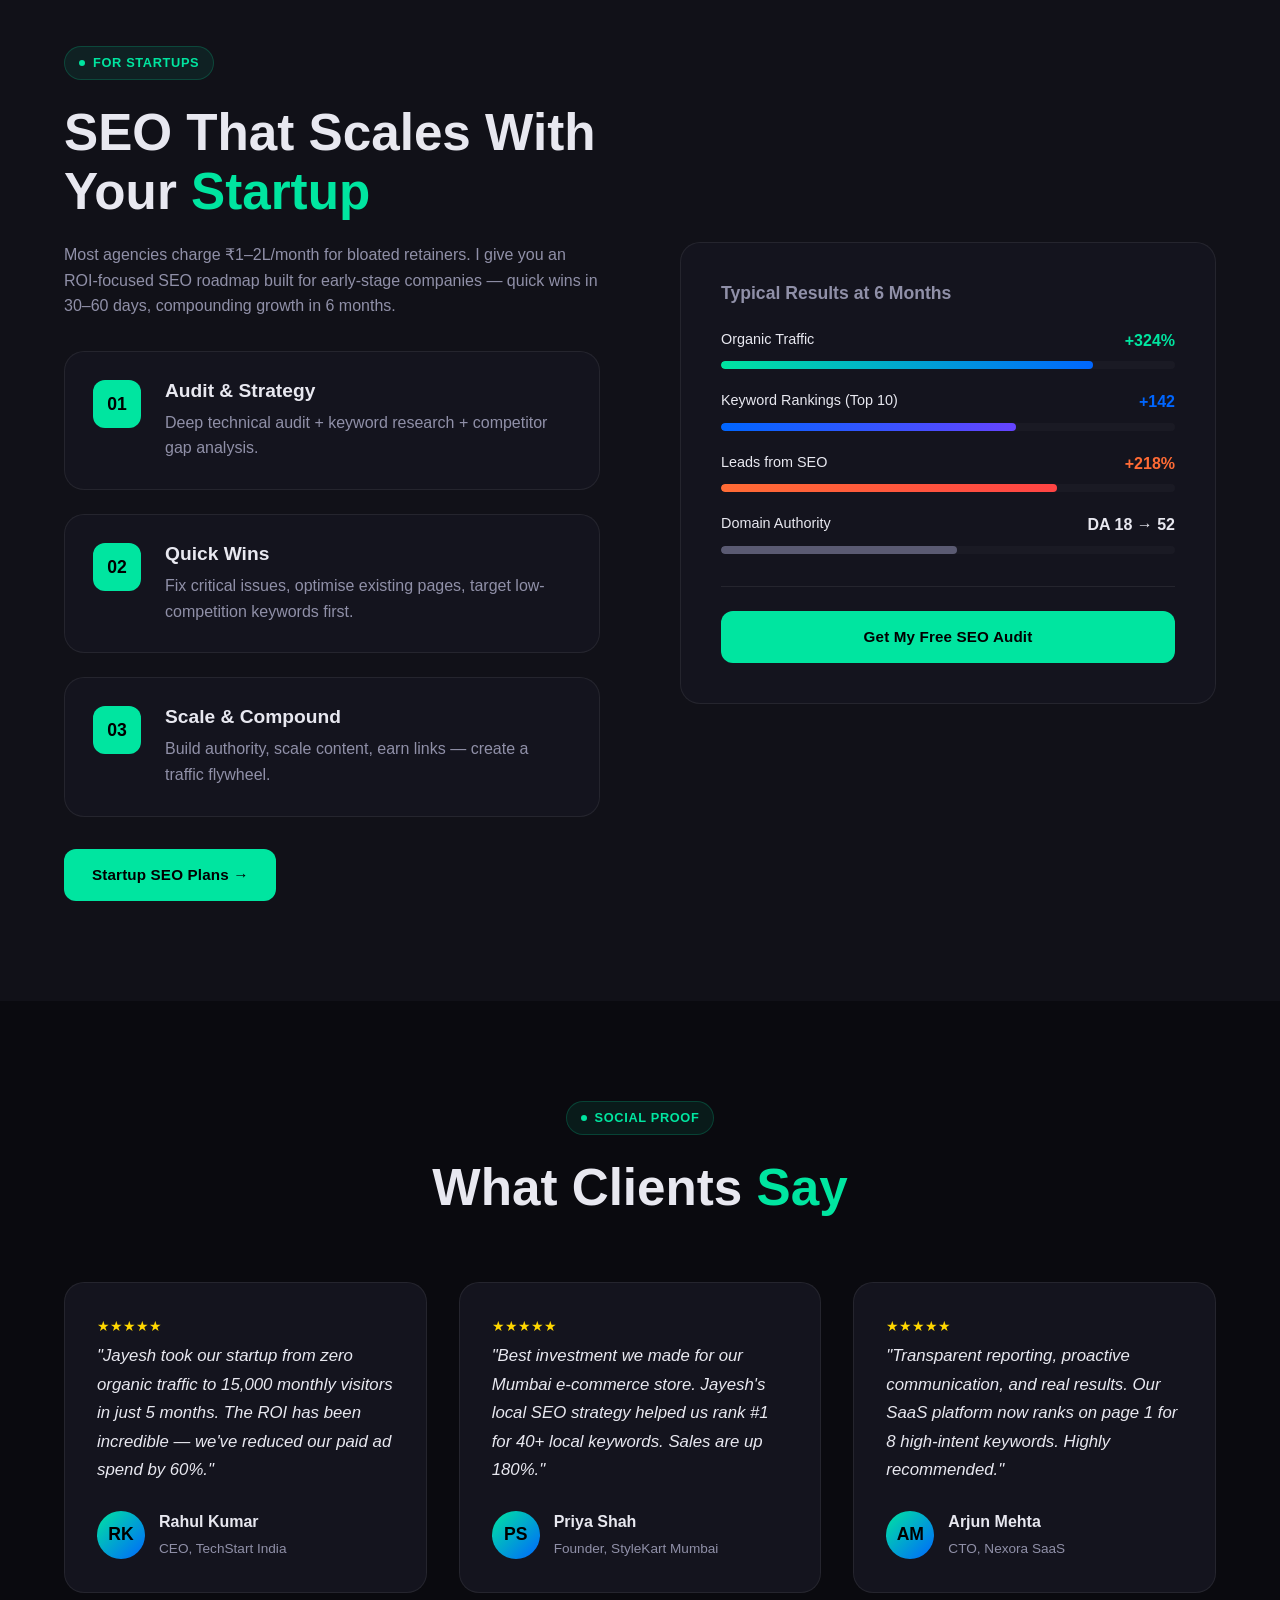
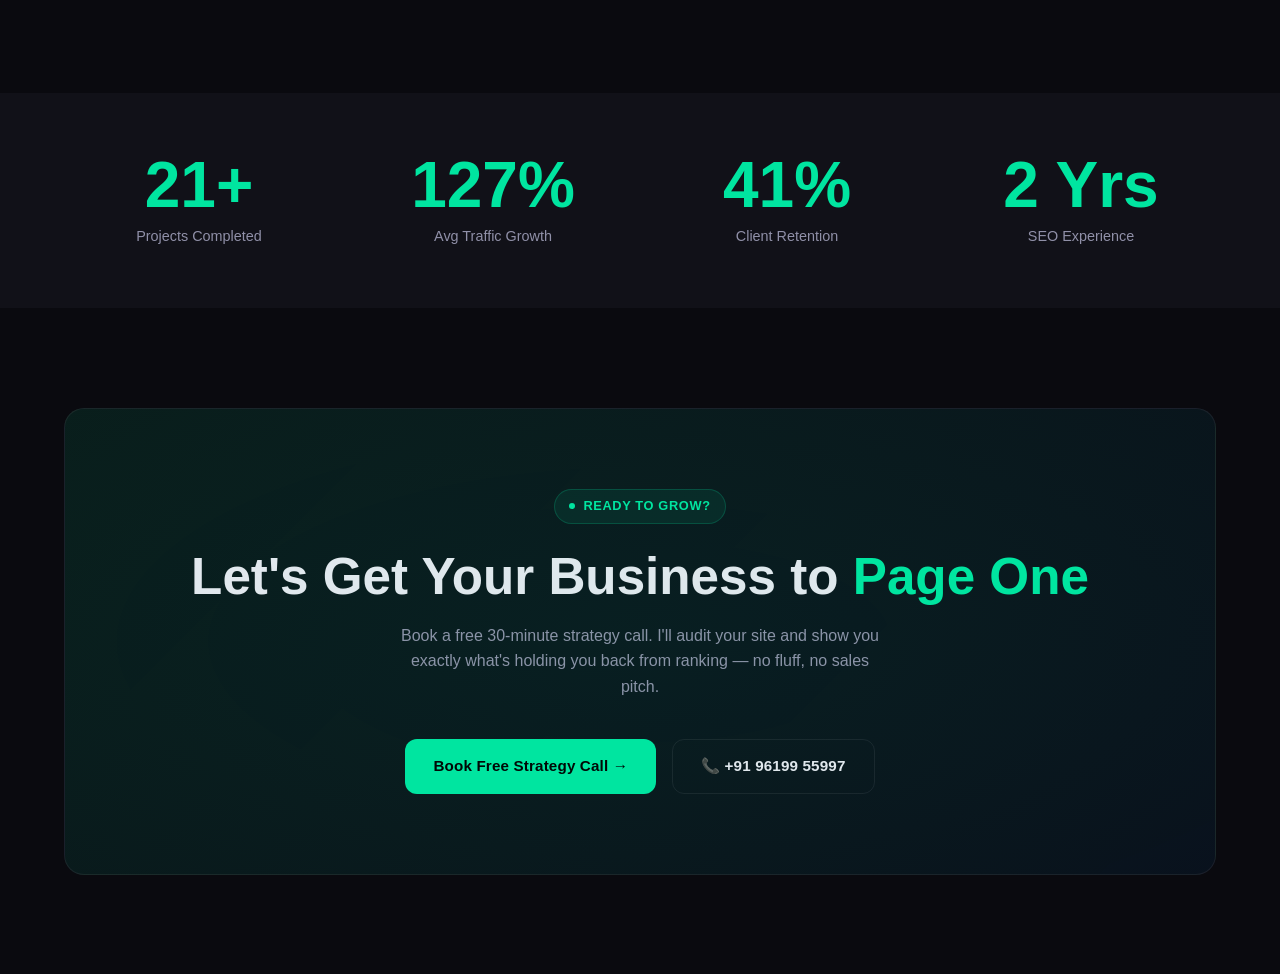
==== commit 38dc45a0: "Update index.html" ====
--- a/index.html
+++ b/index.html
@@ -191,7 +191,7 @@
   </style>
 </head>
 <body>
-<script src="assets/js/layout.js"></script>
+<div id="header"></div>
 
 <!-- MARQUEE -->
 <div class="marquee-section" style="margin-top:72px;">
@@ -551,5 +551,6 @@
 </section>
 
 <script src="assets/js/main.js"></script>
+  <div id="footer"></div>
 </body>
-</html>+</html>
--- a/assets/css/style.css
+++ b/assets/css/style.css
@@ -0,0 +1,514 @@
+/* ===== VARIABLES ===== */
+:root {
+  --bg: #0a0a0f;
+  --bg2: #111118;
+  --bg3: #1a1a24;
+  --accent: #00e5a0;
+  --accent2: #0066ff;
+  --accent3: #ff6b35;
+  --text: #e8e8f0;
+  --text2: #9090a8;
+  --text3: #5a5a72;
+  --card: #14141e;
+  --border: rgba(255,255,255,0.07);
+  --glow: rgba(0,229,160,0.15);
+  --font-display: 'Syne', sans-serif;
+  --font-body: 'DM Sans', sans-serif;
+  --font-mono: 'JetBrains Mono', monospace;
+  --radius: 12px;
+  --radius-lg: 20px;
+  --shadow: 0 20px 60px rgba(0,0,0,0.4);
+  --transition: 0.3s cubic-bezier(0.4,0,0.2,1);
+}
+
+/* ===== RESET ===== */
+*, *::before, *::after { box-sizing: border-box; margin: 0; padding: 0; }
+html { scroll-behavior: smooth; font-size: 16px; }
+body {
+  background: var(--bg);
+  color: var(--text);
+  font-family: var(--font-body);
+  line-height: 1.6;
+  overflow-x: hidden;
+}
+a { color: inherit; text-decoration: none; }
+img { max-width: 100%; display: block; }
+ul { list-style: none; }
+button { cursor: pointer; border: none; background: none; font-family: inherit; }
+
+/* ===== TYPOGRAPHY ===== */
+h1,h2,h3,h4,h5 { font-family: var(--font-display); font-weight: 700; line-height: 1.15; }
+h1 { font-size: clamp(2.5rem, 6vw, 5rem); }
+h2 { font-size: clamp(2rem, 4vw, 3.2rem); }
+h3 { font-size: clamp(1.3rem, 2.5vw, 1.8rem); }
+h4 { font-size: 1.2rem; }
+p { color: var(--text2); }
+
+/* ===== LAYOUT ===== */
+.container { max-width: 1200px; margin: 0 auto; padding: 0 24px; }
+.section { padding: 100px 0; }
+.section-sm { padding: 60px 0; }
+
+/* ===== GRID ===== */
+.grid-2 { display: grid; grid-template-columns: repeat(2, 1fr); gap: 32px; }
+.grid-3 { display: grid; grid-template-columns: repeat(3, 1fr); gap: 32px; }
+.grid-4 { display: grid; grid-template-columns: repeat(4, 1fr); gap: 24px; }
+
+/* ===== HEADER / NAV ===== */
+#site-header {
+  position: fixed; top: 0; left: 0; right: 0; z-index: 1000;
+  padding: 0;
+  transition: all var(--transition);
+}
+#site-header.scrolled {
+  background: rgba(10,10,15,0.92);
+  backdrop-filter: blur(20px);
+  border-bottom: 1px solid var(--border);
+}
+.nav-inner {
+  display: flex; align-items: center; justify-content: space-between;
+  height: 72px;
+}
+.logo {
+  font-family: var(--font-display);
+  font-size: 1.5rem;
+  font-weight: 800;
+  letter-spacing: -0.02em;
+}
+.logo span { color: var(--accent); }
+.nav-links {
+  display: flex; align-items: center; gap: 40px;
+}
+.nav-links a {
+  font-size: 0.9rem;
+  font-weight: 500;
+  color: var(--text2);
+  transition: color var(--transition);
+  letter-spacing: 0.02em;
+  text-transform: uppercase;
+}
+.nav-links a:hover, .nav-links a.active { color: var(--accent); }
+.nav-cta {
+  background: var(--accent);
+  color: #000 !important;
+  padding: 10px 22px;
+  border-radius: 8px;
+  font-weight: 700 !important;
+  transition: all var(--transition) !important;
+  text-transform: none !important;
+  letter-spacing: 0 !important;
+}
+.nav-cta:hover { background: #00ffb3 !important; transform: translateY(-1px); }
+
+/* Hamburger */
+.hamburger {
+  display: none;
+  flex-direction: column; gap: 5px;
+  padding: 8px; cursor: pointer;
+}
+.hamburger span {
+  display: block; width: 24px; height: 2px;
+  background: var(--text);
+  transition: all var(--transition);
+  border-radius: 2px;
+}
+.hamburger.open span:nth-child(1) { transform: rotate(45deg) translate(5px,5px); }
+.hamburger.open span:nth-child(2) { opacity: 0; }
+.hamburger.open span:nth-child(3) { transform: rotate(-45deg) translate(5px,-5px); }
+
+.mobile-nav {
+  display: none;
+  position: fixed; top: 72px; left: 0; right: 0;
+  background: rgba(10,10,15,0.98);
+  backdrop-filter: blur(20px);
+  border-bottom: 1px solid var(--border);
+  padding: 24px; z-index: 999;
+  flex-direction: column; gap: 8px;
+}
+.mobile-nav.open { display: flex; }
+.mobile-nav a {
+  padding: 14px 16px;
+  border-radius: var(--radius);
+  font-weight: 500;
+  color: var(--text2);
+  transition: all var(--transition);
+  border: 1px solid transparent;
+}
+.mobile-nav a:hover { color: var(--accent); border-color: var(--border); }
+.mobile-nav .nav-cta { color: #000 !important; border: none !important; text-align: center; }
+
+/* ===== FOOTER ===== */
+#site-footer {
+  background: var(--bg2);
+  border-top: 1px solid var(--border);
+  padding: 80px 0 40px;
+}
+.footer-grid {
+  display: grid;
+  grid-template-columns: 2fr 1fr 1fr 1fr;
+  gap: 48px;
+  margin-bottom: 60px;
+}
+.footer-brand p { margin: 16px 0 24px; max-width: 280px; }
+.footer-social { display: flex; gap: 12px; }
+.footer-social a {
+  width: 40px; height: 40px;
+  border: 1px solid var(--border);
+  border-radius: 8px;
+  display: flex; align-items: center; justify-content: center;
+  color: var(--text2);
+  font-size: 1rem;
+  transition: all var(--transition);
+}
+.footer-social a:hover { border-color: var(--accent); color: var(--accent); }
+.footer-col h5 {
+  font-family: var(--font-body);
+  font-size: 0.8rem;
+  font-weight: 700;
+  letter-spacing: 0.1em;
+  text-transform: uppercase;
+  color: var(--text3);
+  margin-bottom: 20px;
+}
+.footer-col ul { display: flex; flex-direction: column; gap: 10px; }
+.footer-col ul li a {
+  color: var(--text2);
+  font-size: 0.9rem;
+  transition: color var(--transition);
+}
+.footer-col ul li a:hover { color: var(--accent); }
+.footer-bottom {
+  border-top: 1px solid var(--border);
+  padding-top: 32px;
+  display: flex; align-items: center; justify-content: space-between;
+}
+.footer-bottom p { font-size: 0.85rem; }
+
+/* ===== BUTTONS ===== */
+.btn {
+  display: inline-flex; align-items: center; gap: 8px;
+  padding: 14px 28px;
+  border-radius: var(--radius);
+  font-weight: 600;
+  font-size: 0.95rem;
+  transition: all var(--transition);
+  letter-spacing: 0.01em;
+  cursor: pointer;
+}
+.btn-primary {
+  background: var(--accent);
+  color: #000;
+}
+.btn-primary:hover { background: #00ffb3; transform: translateY(-2px); box-shadow: 0 8px 30px rgba(0,229,160,0.3); }
+.btn-outline {
+  border: 1px solid var(--border);
+  color: var(--text);
+  background: transparent;
+}
+.btn-outline:hover { border-color: var(--accent); color: var(--accent); }
+.btn-ghost { color: var(--accent); padding: 14px 0; }
+.btn-ghost:hover { gap: 14px; }
+
+/* ===== BADGE ===== */
+.badge {
+  display: inline-flex; align-items: center; gap: 8px;
+  padding: 6px 14px;
+  background: rgba(0,229,160,0.08);
+  border: 1px solid rgba(0,229,160,0.2);
+  border-radius: 100px;
+  font-size: 0.8rem;
+  font-weight: 600;
+  color: var(--accent);
+  letter-spacing: 0.05em;
+  text-transform: uppercase;
+  margin-bottom: 24px;
+}
+.badge::before { content: ''; width: 6px; height: 6px; background: var(--accent); border-radius: 50%; animation: pulse 2s infinite; }
+@keyframes pulse { 0%,100%{opacity:1}50%{opacity:0.3} }
+
+/* ===== CARDS ===== */
+.card {
+  background: var(--card);
+  border: 1px solid var(--border);
+  border-radius: var(--radius-lg);
+  padding: 32px;
+  transition: all var(--transition);
+}
+.card:hover { border-color: rgba(0,229,160,0.2); transform: translateY(-4px); box-shadow: 0 20px 60px rgba(0,0,0,0.3); }
+
+/* ===== SECTION HEADER ===== */
+.section-header { text-align: center; max-width: 700px; margin: 0 auto 64px; }
+.section-header p { margin-top: 16px; font-size: 1.1rem; }
+
+/* ===== STAT BOX ===== */
+.stat-box { text-align: center; }
+.stat-number {
+  font-family: var(--font-display);
+  font-size: clamp(2.5rem, 5vw, 4rem);
+  font-weight: 800;
+  color: var(--accent);
+  line-height: 1;
+}
+.stat-label { font-size: 0.9rem; color: var(--text2); margin-top: 8px; }
+
+/* ===== HERO BASE ===== */
+.page-hero {
+  padding: 160px 0 100px;
+  position: relative;
+  overflow: hidden;
+}
+.page-hero::before {
+  content: '';
+  position: absolute; top: 0; left: 0; right: 0; bottom: 0;
+  background: radial-gradient(ellipse at 30% 50%, rgba(0,229,160,0.06) 0%, transparent 60%),
+              radial-gradient(ellipse at 70% 20%, rgba(0,102,255,0.05) 0%, transparent 60%);
+}
+
+/* ===== NOISE TEXTURE ===== */
+body::before {
+  content: '';
+  position: fixed; top: 0; left: 0; right: 0; bottom: 0;
+  background-image: url("data:image/svg+xml,%3Csvg viewBox='0 0 256 256' xmlns='http://www.w3.org/2000/svg'%3E%3Cfilter id='noise'%3E%3CfeTurbulence type='fractalNoise' baseFrequency='0.9' numOctaves='4' stitchTiles='stitch'/%3E%3C/filter%3E%3Crect width='100%25' height='100%25' filter='url(%23noise)' opacity='0.03'/%3E%3C/svg%3E");
+  pointer-events: none; z-index: 0; opacity: 0.4;
+}
+
+/* ===== DIVIDER ===== */
+.divider { height: 1px; background: var(--border); margin: 0; }
+
+/* ===== TAG ===== */
+.tag {
+  display: inline-block;
+  padding: 4px 12px;
+  background: rgba(0,102,255,0.1);
+  border: 1px solid rgba(0,102,255,0.2);
+  border-radius: 100px;
+  font-size: 0.75rem;
+  color: var(--accent2);
+  font-weight: 600;
+}
+
+/* ===== FAQ ===== */
+.faq-item {
+  border: 1px solid var(--border);
+  border-radius: var(--radius);
+  overflow: hidden;
+  margin-bottom: 12px;
+}
+.faq-question {
+  padding: 20px 24px;
+  font-weight: 600;
+  cursor: pointer;
+  display: flex; justify-content: space-between; align-items: center;
+  color: var(--text);
+  transition: background var(--transition);
+  font-family: var(--font-display);
+}
+.faq-question:hover { background: var(--bg3); }
+.faq-arrow { color: var(--accent); font-size: 1.2rem; transition: transform var(--transition); }
+.faq-item.open .faq-arrow { transform: rotate(45deg); }
+.faq-answer { padding: 0 24px; max-height: 0; overflow: hidden; transition: all var(--transition); }
+.faq-item.open .faq-answer { max-height: 300px; padding: 0 24px 20px; }
+
+/* ===== FORM ===== */
+.form-group { margin-bottom: 20px; }
+.form-group label {
+  display: block;
+  font-size: 0.85rem;
+  font-weight: 600;
+  color: var(--text2);
+  margin-bottom: 8px;
+  letter-spacing: 0.05em;
+  text-transform: uppercase;
+}
+.form-control {
+  width: 100%;
+  background: var(--bg3);
+  border: 1px solid var(--border);
+  border-radius: var(--radius);
+  padding: 14px 18px;
+  color: var(--text);
+  font-family: var(--font-body);
+  font-size: 0.95rem;
+  transition: all var(--transition);
+  outline: none;
+}
+.form-control:focus { border-color: var(--accent); box-shadow: 0 0 0 3px rgba(0,229,160,0.1); }
+.form-control::placeholder { color: var(--text3); }
+textarea.form-control { resize: vertical; min-height: 140px; }
+select.form-control { appearance: none; cursor: pointer; }
+
+/* ===== WHATSAPP FLOAT ===== */
+.whatsapp-float {
+  position: fixed; bottom: 28px; right: 28px; z-index: 999;
+  width: 56px; height: 56px;
+  background: #25d366;
+  border-radius: 50%;
+  display: flex; align-items: center; justify-content: center;
+  box-shadow: 0 8px 24px rgba(37,211,102,0.4);
+  transition: all var(--transition);
+  font-size: 1.5rem;
+}
+.whatsapp-float:hover { transform: scale(1.1); box-shadow: 0 12px 32px rgba(37,211,102,0.5); }
+
+/* ===== PROCESS STEPS ===== */
+.steps { display: flex; flex-direction: column; gap: 24px; }
+.step {
+  display: flex; gap: 24px; align-items: flex-start;
+  background: var(--card);
+  border: 1px solid var(--border);
+  border-radius: var(--radius-lg);
+  padding: 28px;
+  transition: all var(--transition);
+}
+.step:hover { border-color: rgba(0,229,160,0.2); }
+.step-num {
+  width: 48px; height: 48px; min-width: 48px;
+  background: var(--accent);
+  color: #000;
+  border-radius: 12px;
+  display: flex; align-items: center; justify-content: center;
+  font-family: var(--font-display);
+  font-weight: 800;
+  font-size: 1.1rem;
+}
+.step-content h4 { margin-bottom: 8px; }
+
+/* ===== TESTIMONIAL ===== */
+.testimonial-card {
+  background: var(--card);
+  border: 1px solid var(--border);
+  border-radius: var(--radius-lg);
+  padding: 32px;
+}
+.testimonial-text { font-size: 1.05rem; color: var(--text); font-style: italic; margin-bottom: 24px; line-height: 1.7; }
+.testimonial-author { display: flex; align-items: center; gap: 14px; }
+.author-avatar {
+  width: 48px; height: 48px;
+  border-radius: 50%;
+  background: linear-gradient(135deg, var(--accent), var(--accent2));
+  display: flex; align-items: center; justify-content: center;
+  font-family: var(--font-display);
+  font-weight: 800;
+  color: #000;
+  font-size: 1.1rem;
+}
+.author-info strong { display: block; }
+.author-info span { font-size: 0.85rem; color: var(--text2); }
+.stars { color: #ffd700; font-size: 0.9rem; margin-bottom: 4px; }
+
+/* ===== CTA SECTION ===== */
+.cta-section {
+  background: linear-gradient(135deg, rgba(0,229,160,0.08), rgba(0,102,255,0.05));
+  border: 1px solid var(--border);
+  border-radius: var(--radius-lg);
+  padding: 80px 60px;
+  text-align: center;
+  position: relative;
+  overflow: hidden;
+}
+.cta-section::before {
+  content: '';
+  position: absolute; top: -50%; left: -50%;
+  width: 200%; height: 200%;
+  background: radial-gradient(ellipse at center, rgba(0,229,160,0.05) 0%, transparent 70%);
+}
+
+/* ===== PRICING CARD ===== */
+.pricing-card {
+  background: var(--card);
+  border: 1px solid var(--border);
+  border-radius: var(--radius-lg);
+  padding: 40px 32px;
+  transition: all var(--transition);
+  position: relative;
+}
+.pricing-card.featured {
+  border-color: var(--accent);
+  box-shadow: 0 0 60px rgba(0,229,160,0.1);
+}
+.pricing-badge {
+  position: absolute; top: -12px; left: 50%; transform: translateX(-50%);
+  background: var(--accent);
+  color: #000;
+  font-size: 0.75rem;
+  font-weight: 700;
+  padding: 4px 16px;
+  border-radius: 100px;
+  letter-spacing: 0.05em;
+  text-transform: uppercase;
+}
+.pricing-price {
+  font-family: var(--font-display);
+  font-size: 3rem;
+  font-weight: 800;
+  color: var(--text);
+  margin: 16px 0 4px;
+}
+.pricing-price span { font-size: 1.2rem; font-weight: 400; color: var(--text2); }
+.pricing-period { color: var(--text2); font-size: 0.9rem; margin-bottom: 28px; }
+.pricing-features { margin-bottom: 32px; display: flex; flex-direction: column; gap: 12px; }
+.pricing-feature {
+  display: flex; align-items: center; gap: 10px;
+  font-size: 0.9rem; color: var(--text2);
+}
+.pricing-feature .check { color: var(--accent); font-size: 1rem; }
+.pricing-feature .cross { color: var(--text3); }
+
+/* ===== MARQUEE ===== */
+.marquee-section { overflow: hidden; padding: 24px 0; border-top: 1px solid var(--border); border-bottom: 1px solid var(--border); }
+.marquee-track {
+  display: flex; gap: 48px; animation: marquee 20s linear infinite; width: max-content;
+}
+.marquee-track:hover { animation-play-state: paused; }
+@keyframes marquee { from{transform:translateX(0)} to{transform:translateX(-50%)} }
+.marquee-item {
+  display: flex; align-items: center; gap: 10px;
+  font-family: var(--font-mono);
+  font-size: 0.85rem;
+  color: var(--text3);
+  white-space: nowrap;
+}
+.marquee-item::before { content: '●'; color: var(--accent); font-size: 0.5rem; }
+
+/* ===== ICON BOX ===== */
+.icon-box {
+  width: 56px; height: 56px;
+  background: rgba(0,229,160,0.08);
+  border: 1px solid rgba(0,229,160,0.15);
+  border-radius: 14px;
+  display: flex; align-items: center; justify-content: center;
+  font-size: 1.5rem;
+  margin-bottom: 20px;
+}
+
+/* ===== HIGHLIGHT TEXT ===== */
+.highlight { color: var(--accent); }
+.highlight-blue { color: var(--accent2); }
+.highlight-orange { color: var(--accent3); }
+
+/* ===== ANIMATIONS ===== */
+.fade-up {
+  opacity: 0;
+  transform: translateY(32px);
+  transition: opacity 0.6s ease, transform 0.6s ease;
+}
+.fade-up.visible { opacity: 1; transform: translateY(0); }
+
+/* ===== RESPONSIVE ===== */
+@media (max-width: 1024px) {
+  .grid-4 { grid-template-columns: repeat(2, 1fr); }
+  .footer-grid { grid-template-columns: 1fr 1fr; }
+}
+@media (max-width: 768px) {
+  .nav-links { display: none; }
+  .hamburger { display: flex; }
+  .grid-2, .grid-3, .grid-4 { grid-template-columns: 1fr; }
+  .section { padding: 70px 0; }
+  .footer-grid { grid-template-columns: 1fr; gap: 32px; }
+  .footer-bottom { flex-direction: column; gap: 12px; text-align: center; }
+  .cta-section { padding: 48px 24px; }
+}
+@media (max-width: 480px) {
+  .container { padding: 0 16px; }
+  h1 { font-size: 2.2rem; }
+}
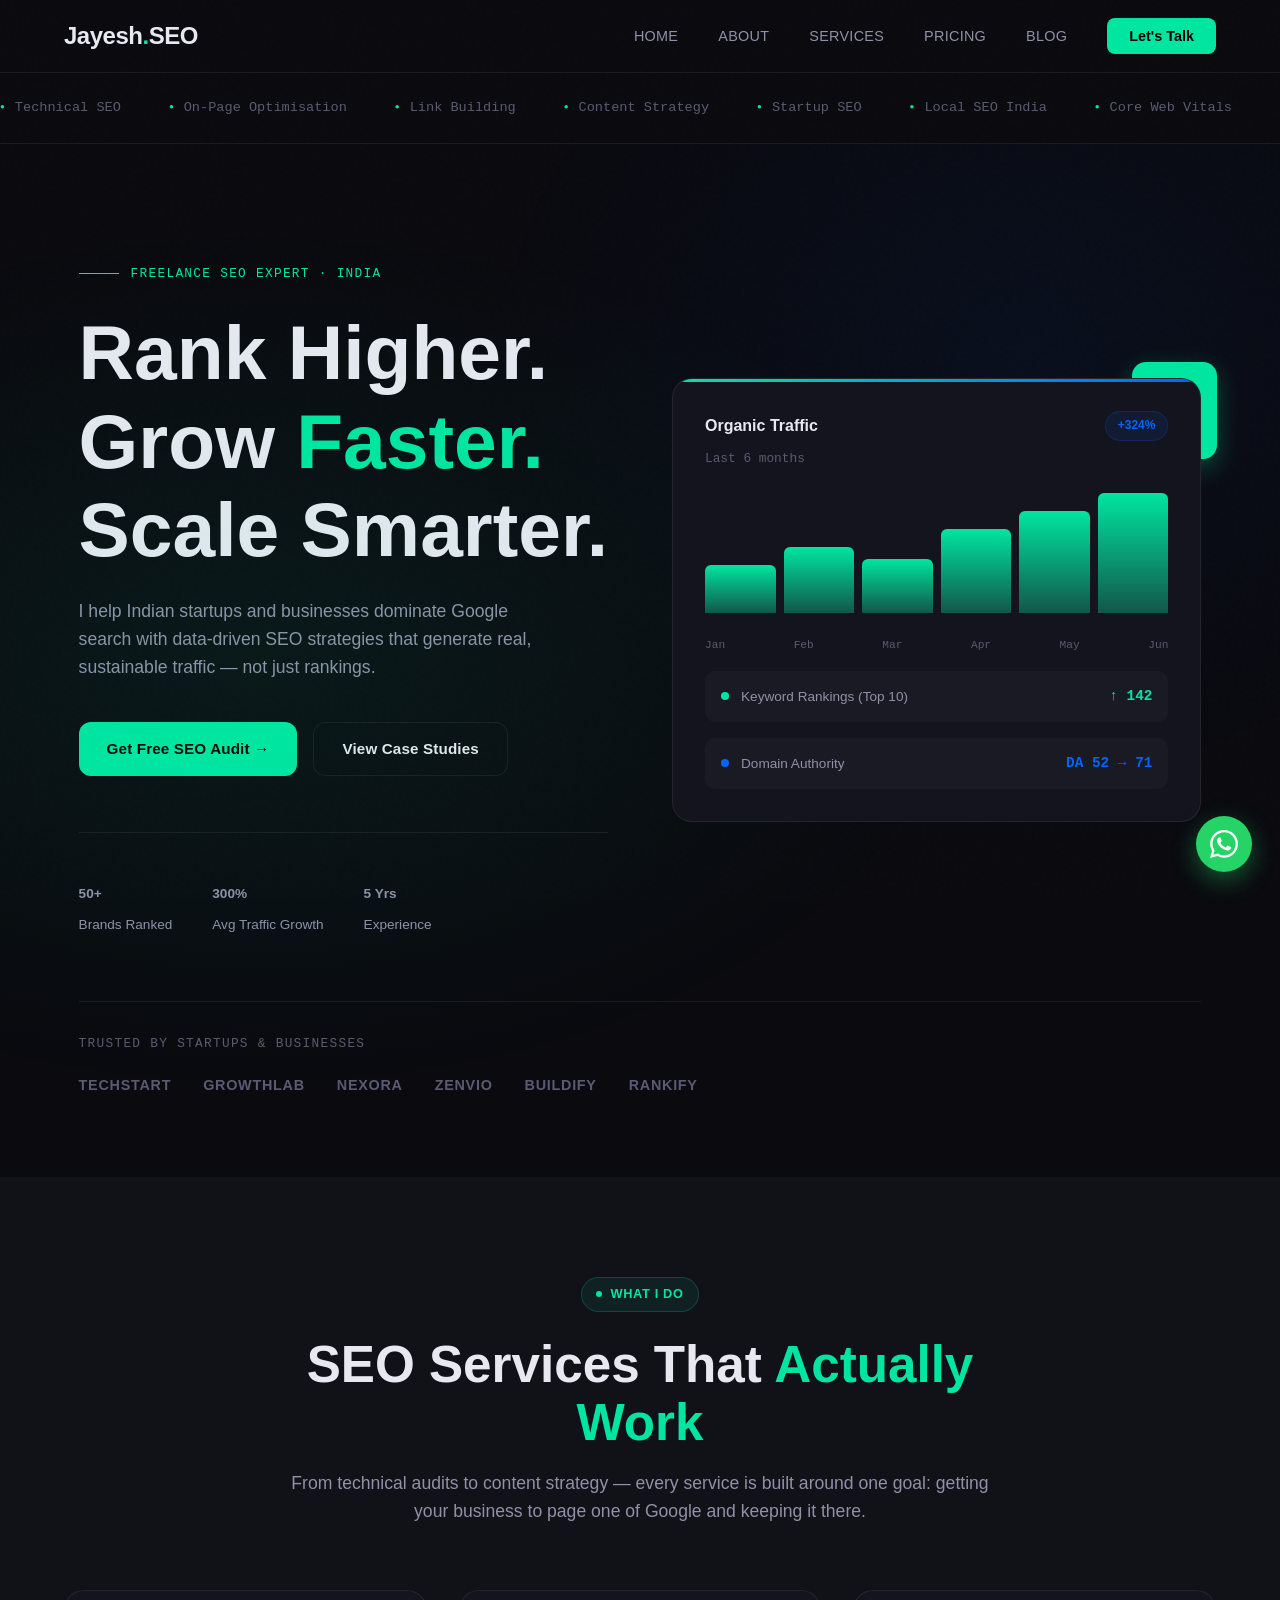
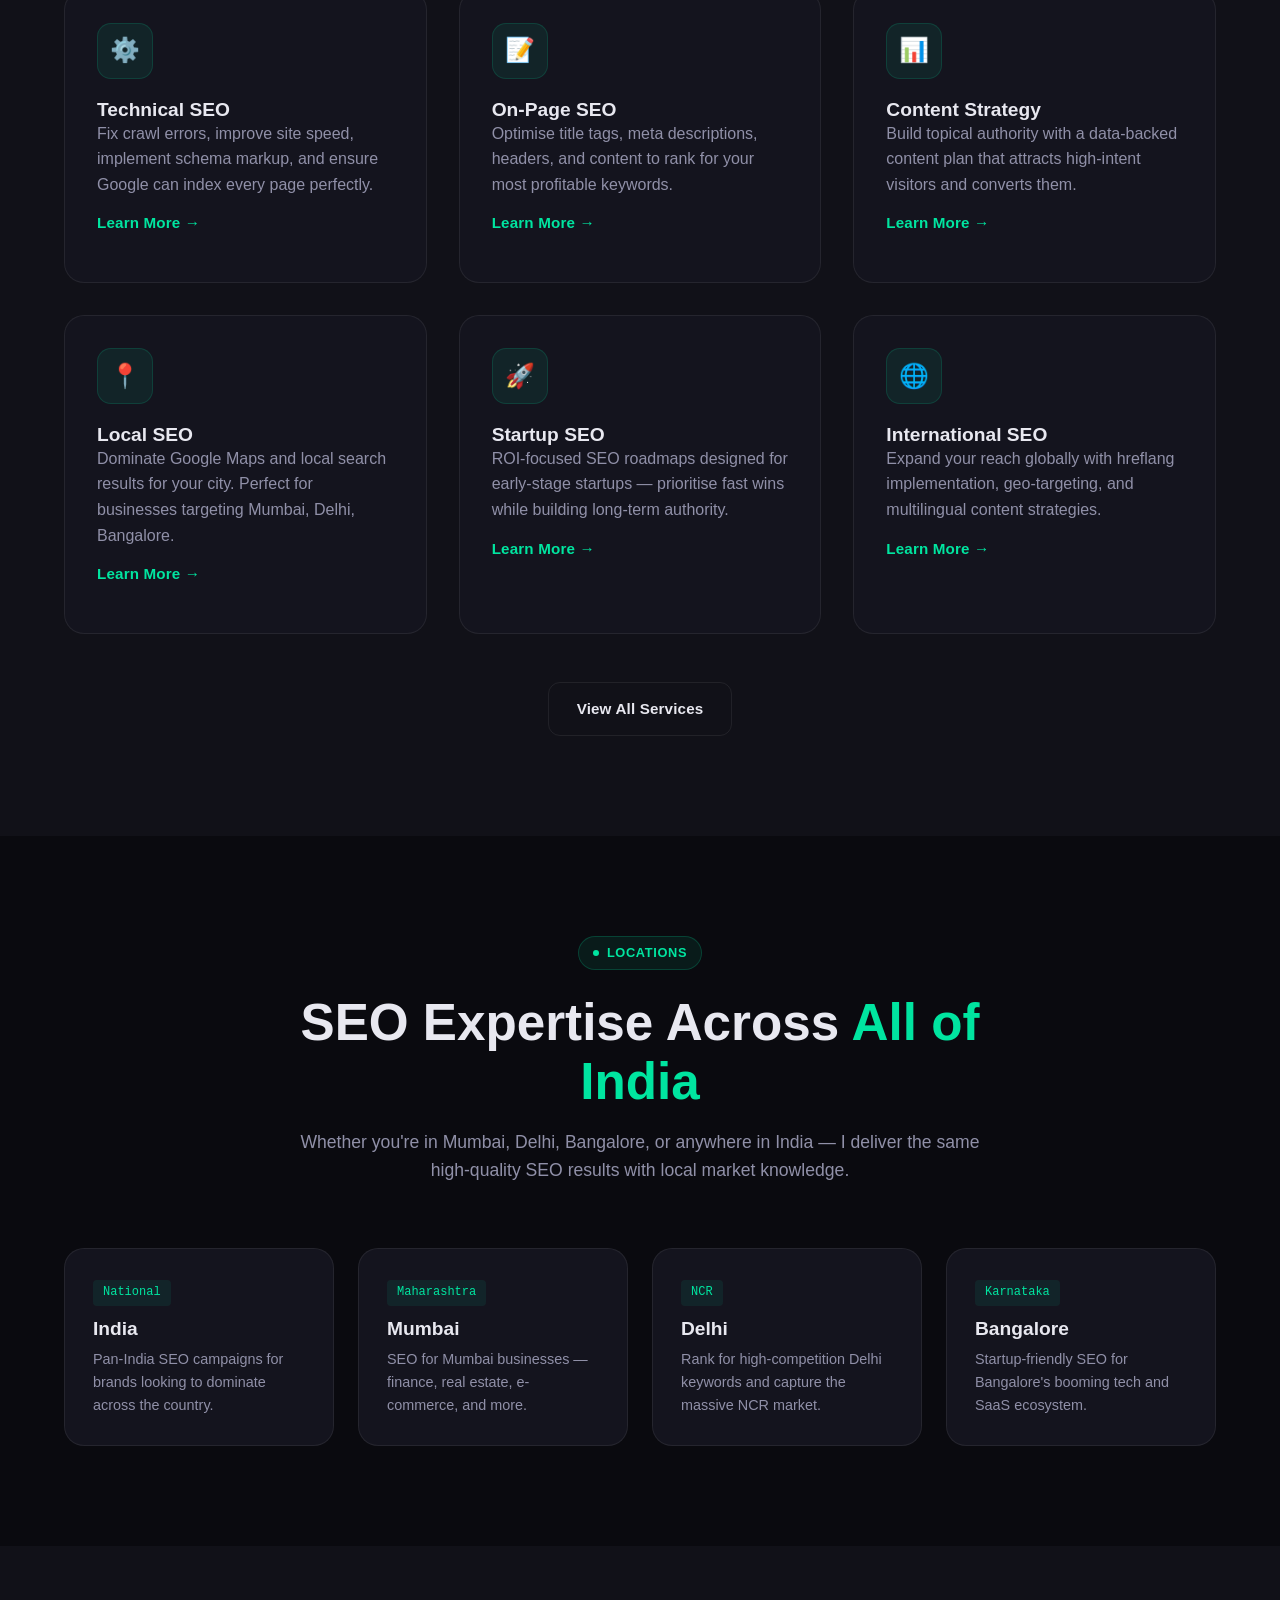
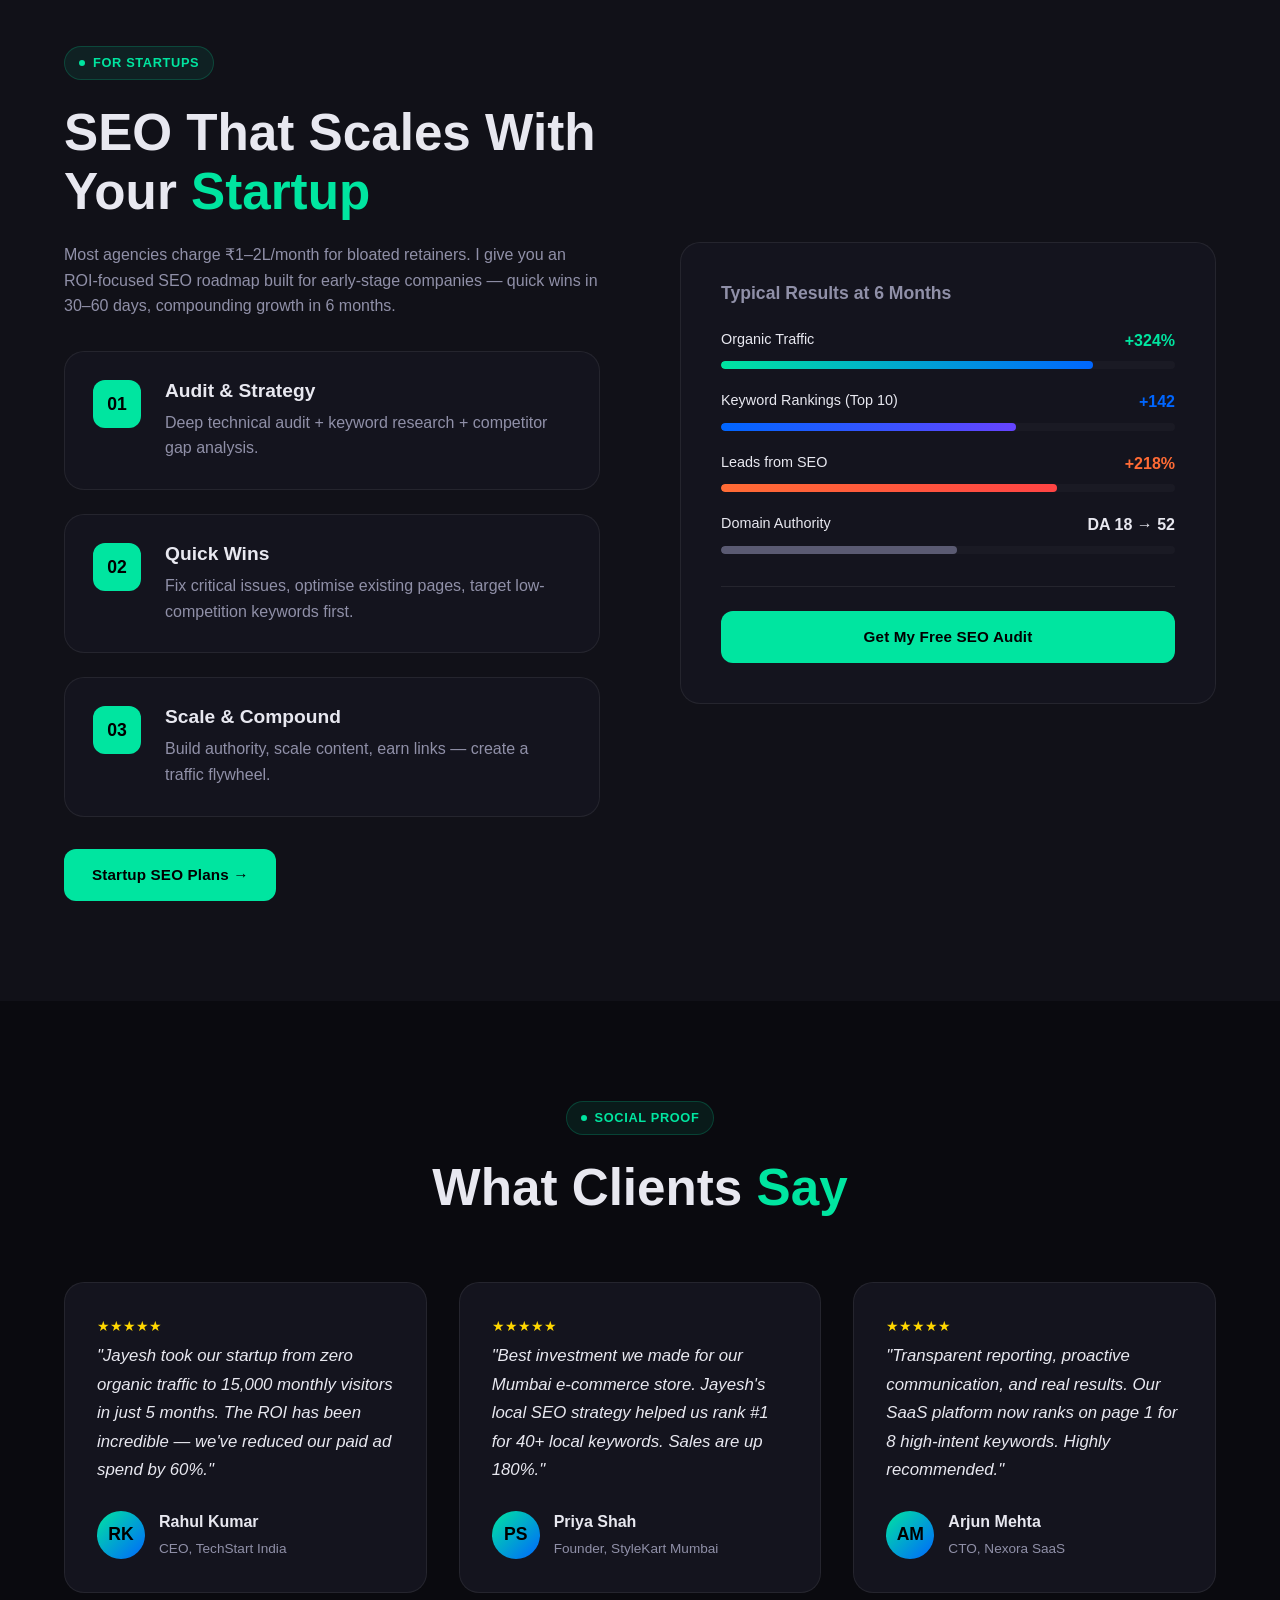
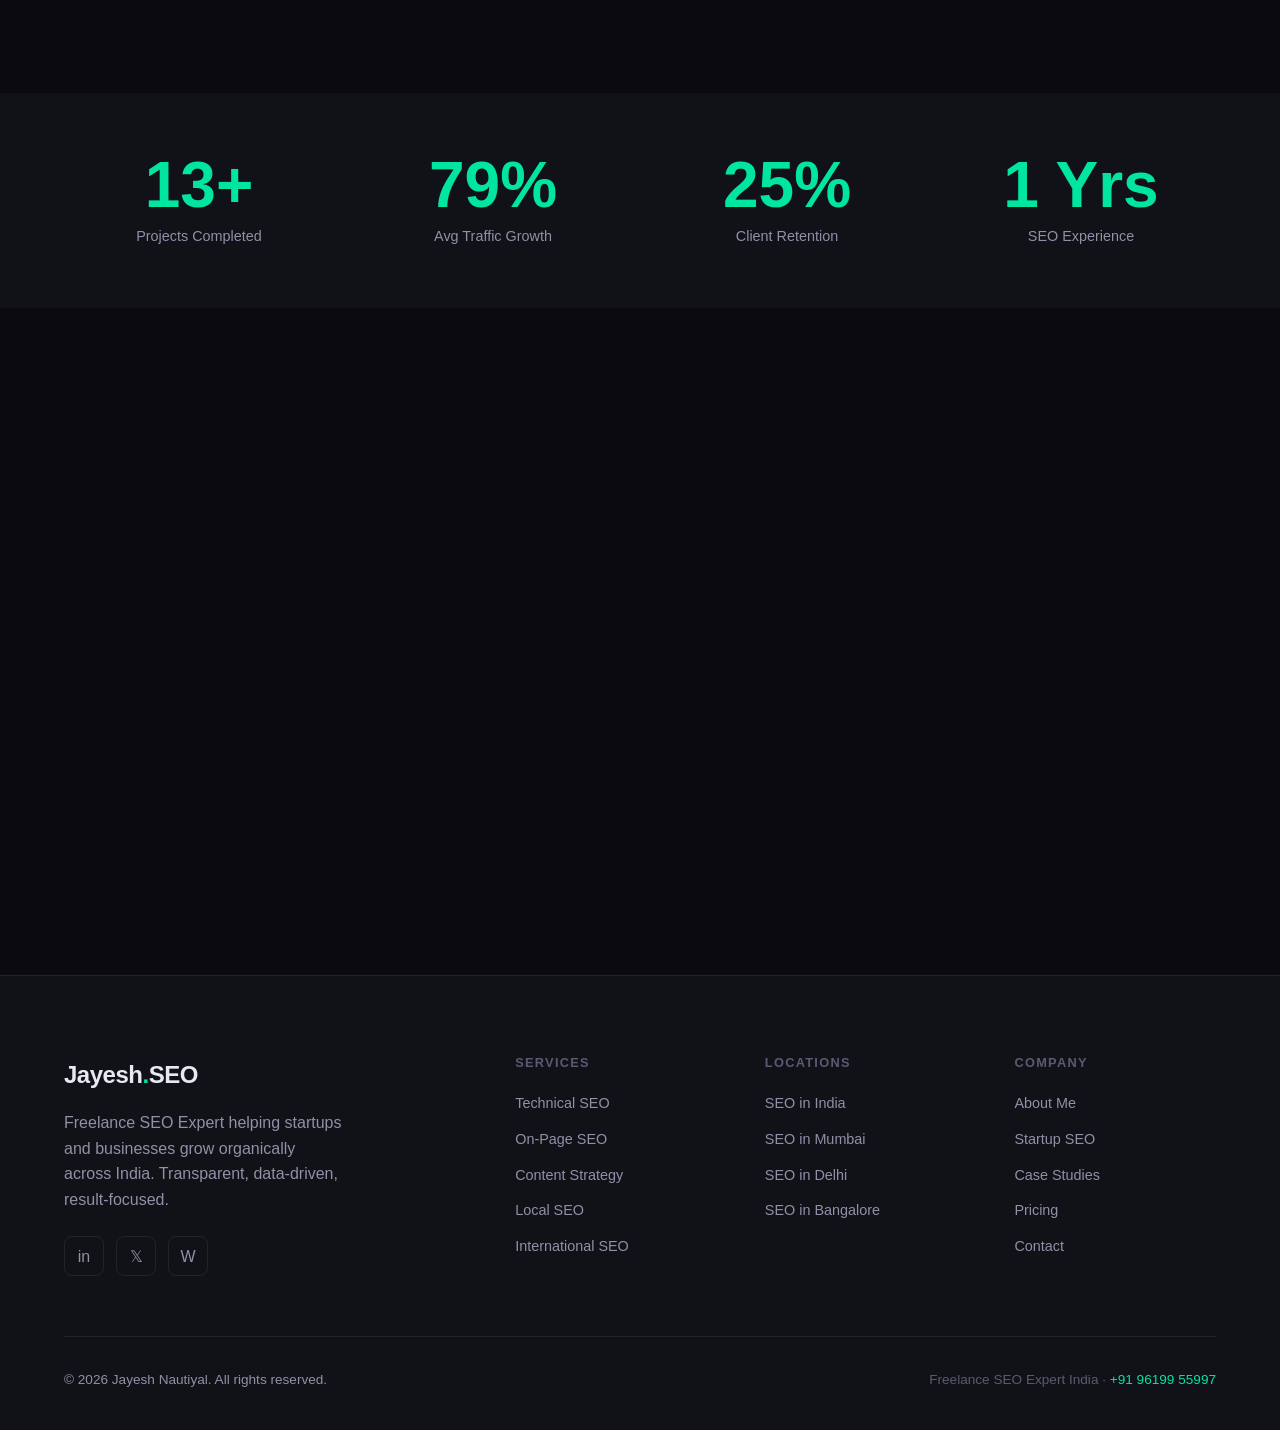
==== commit 1a75d9b7: "Update index.html" ====
--- a/index.html
+++ b/index.html
@@ -549,7 +549,7 @@
     </div>
   </div>
 </section>
-
+<script src="assets/js/layout.js" defer></script>
 <script src="assets/js/main.js"></script>
   <div id="footer"></div>
 </body>
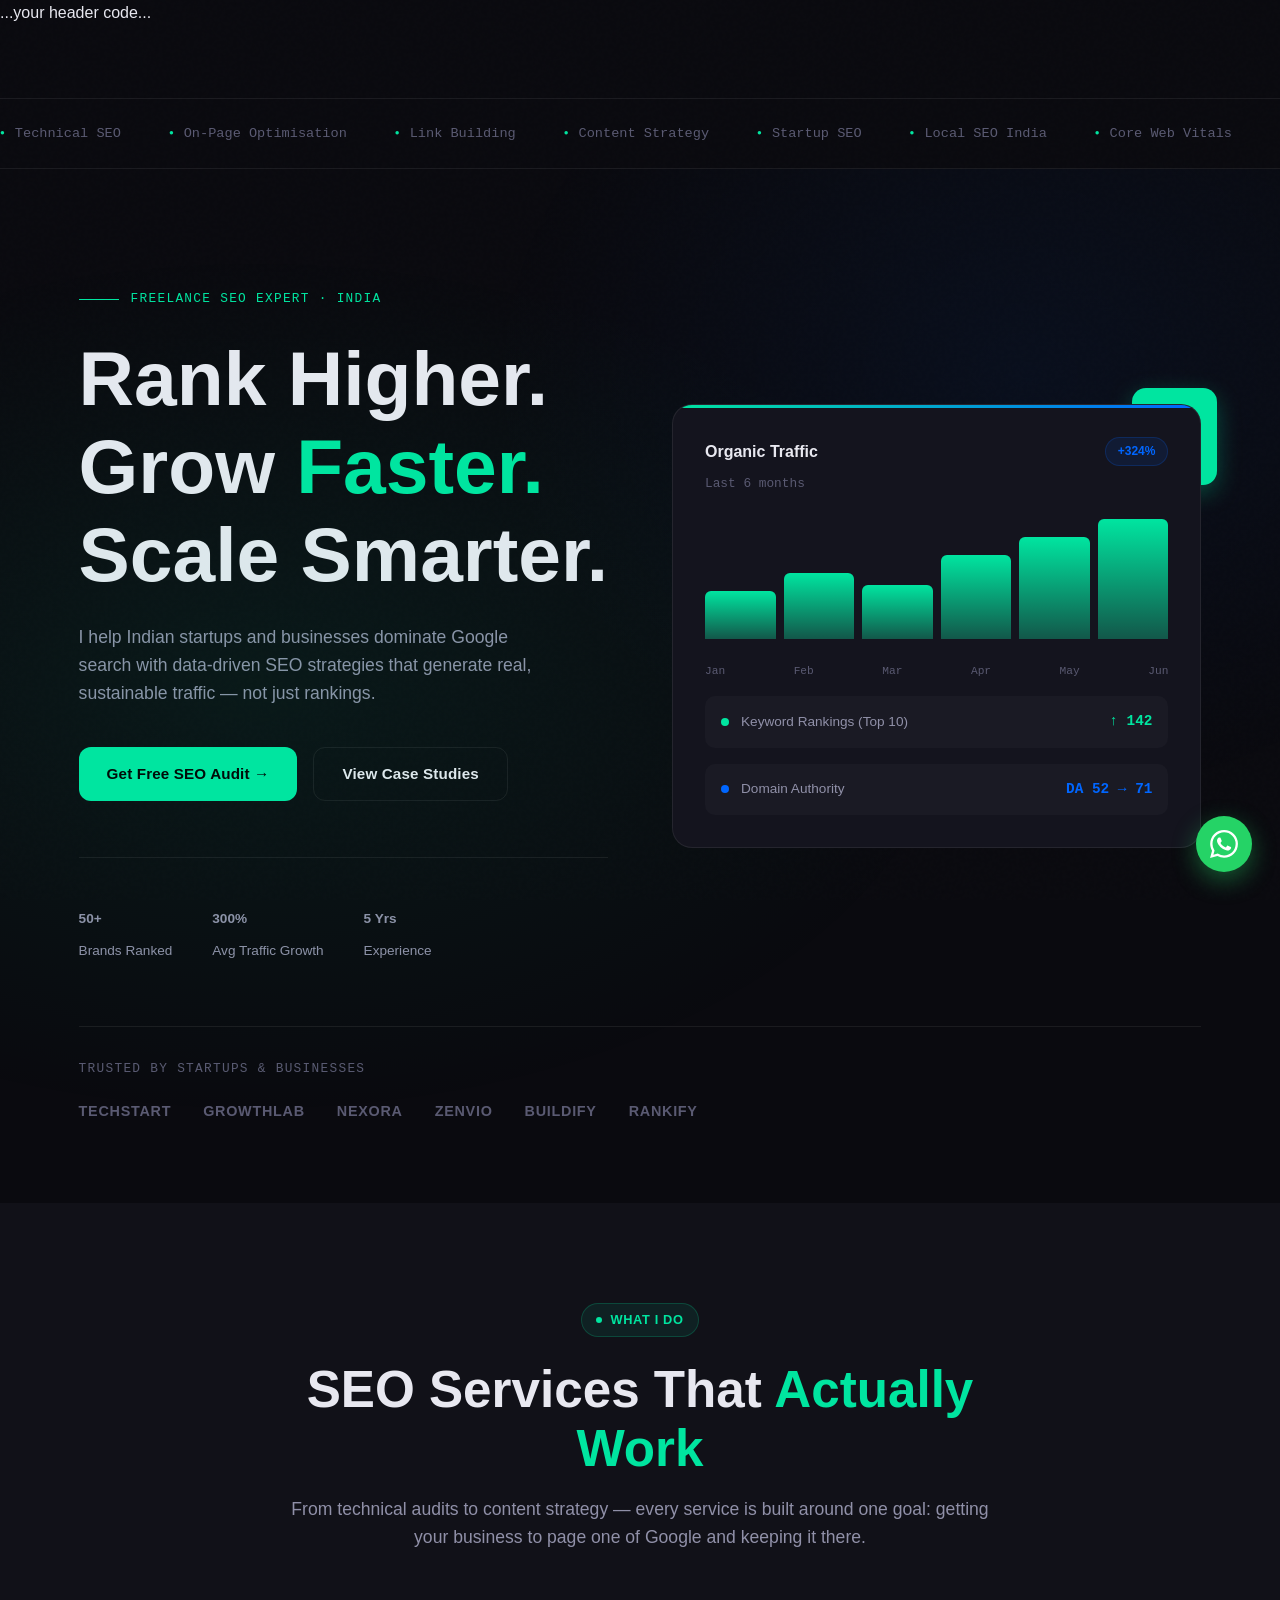
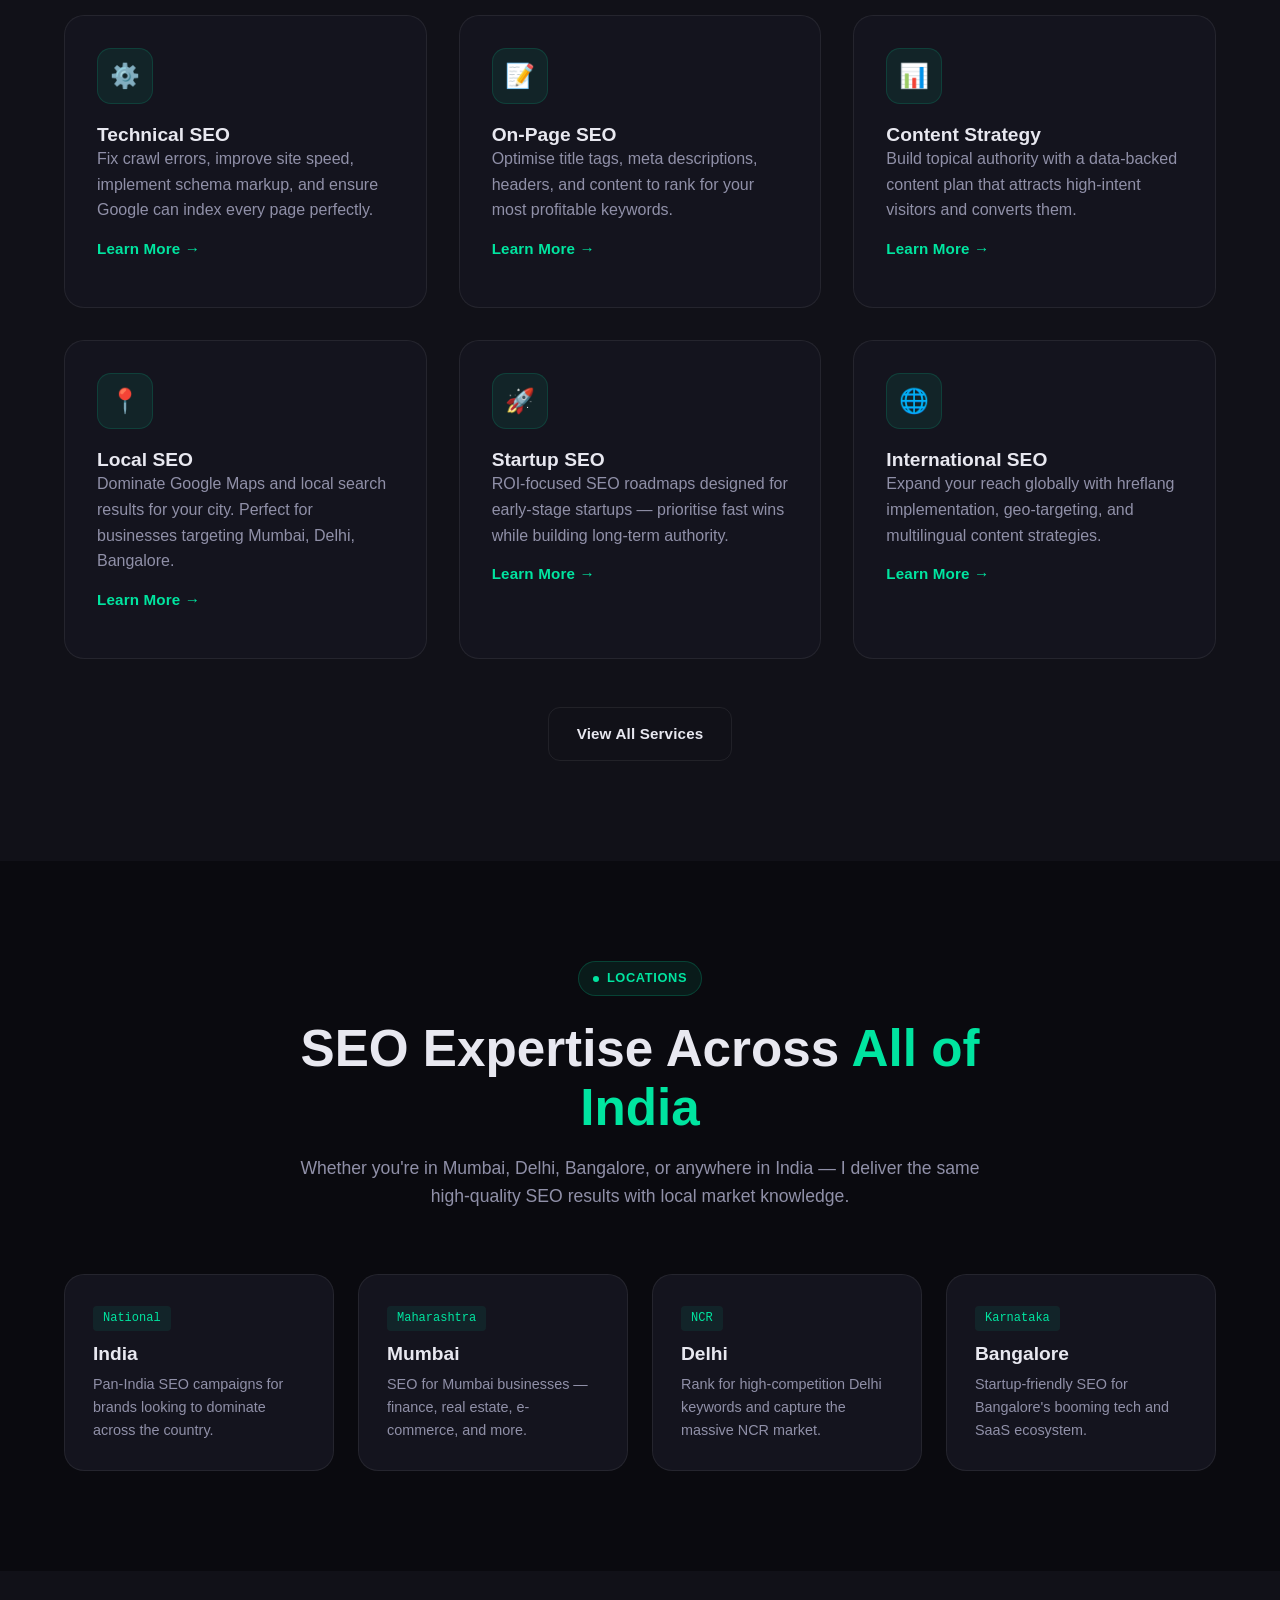
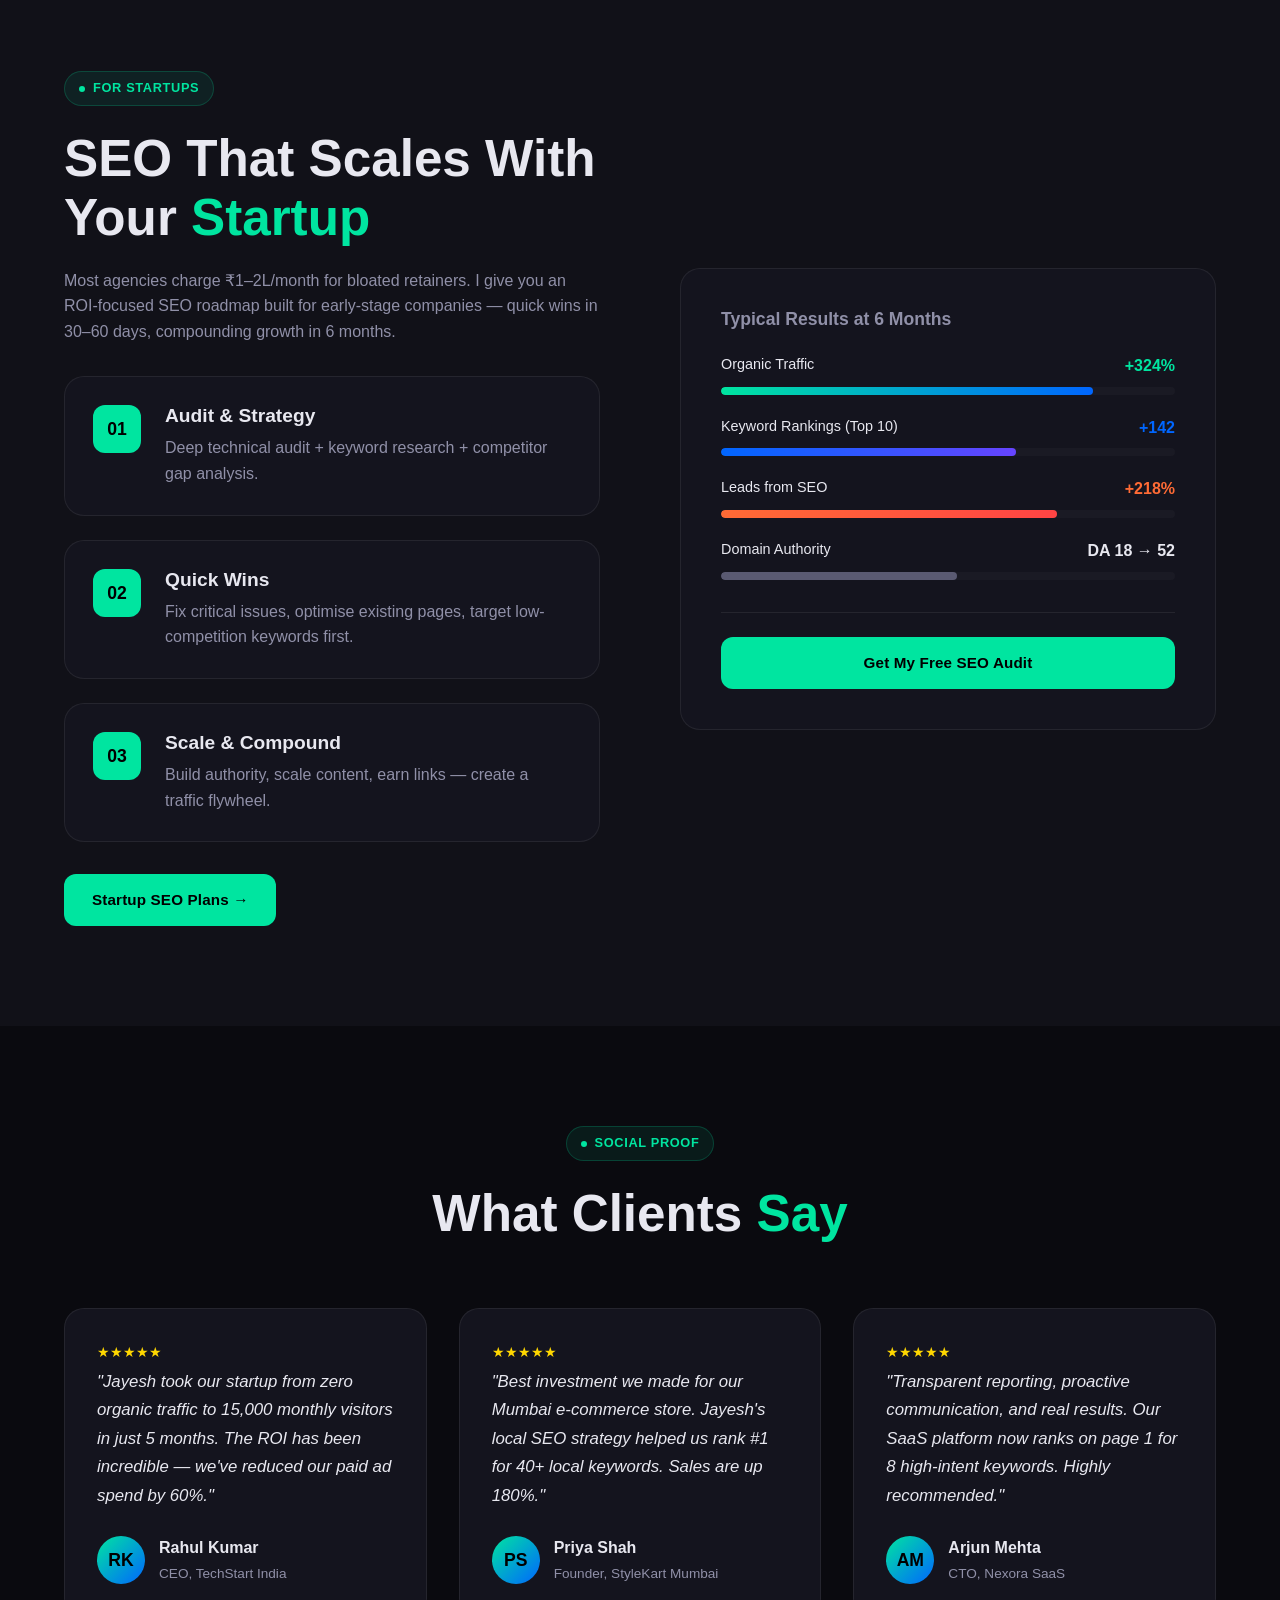
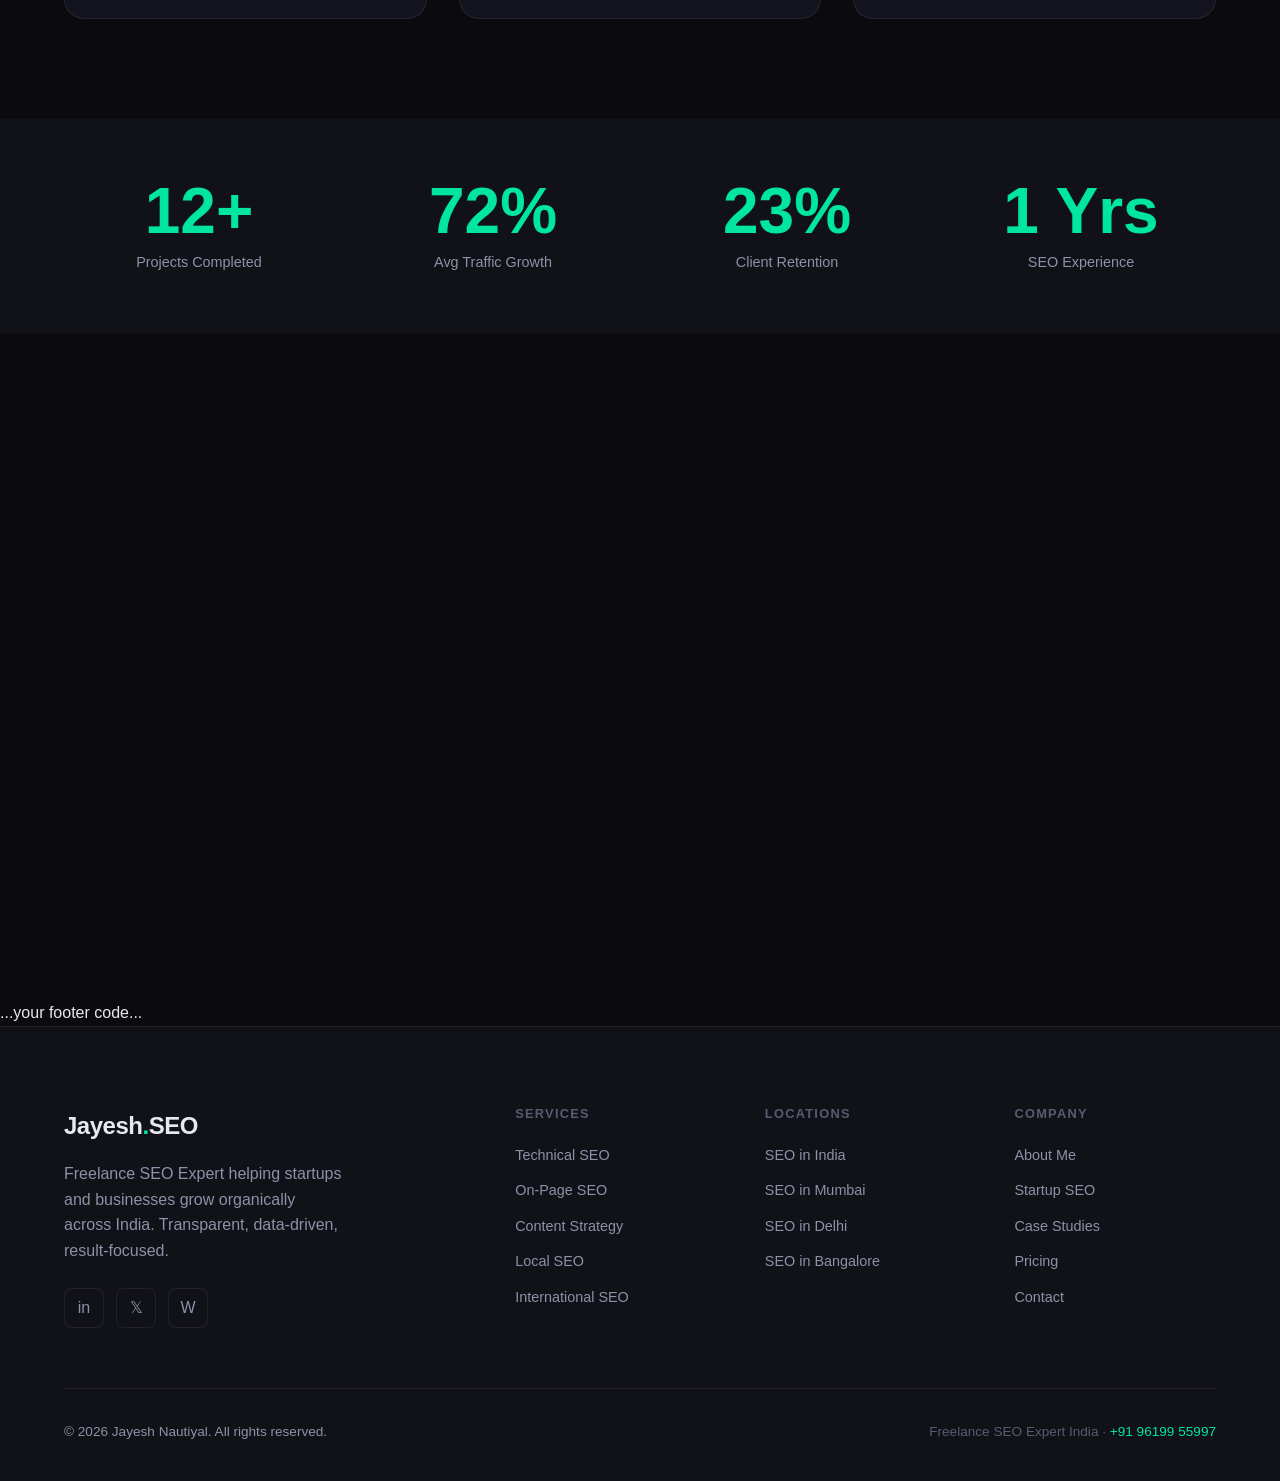
==== commit ccf5e415: "Update index.html" ====
--- a/index.html
+++ b/index.html
@@ -549,8 +549,8 @@
     </div>
   </div>
 </section>
+  <div id="footer"></div>
 <script src="assets/js/layout.js" defer></script>
 <script src="assets/js/main.js"></script>
-  <div id="footer"></div>
 </body>
 </html>
